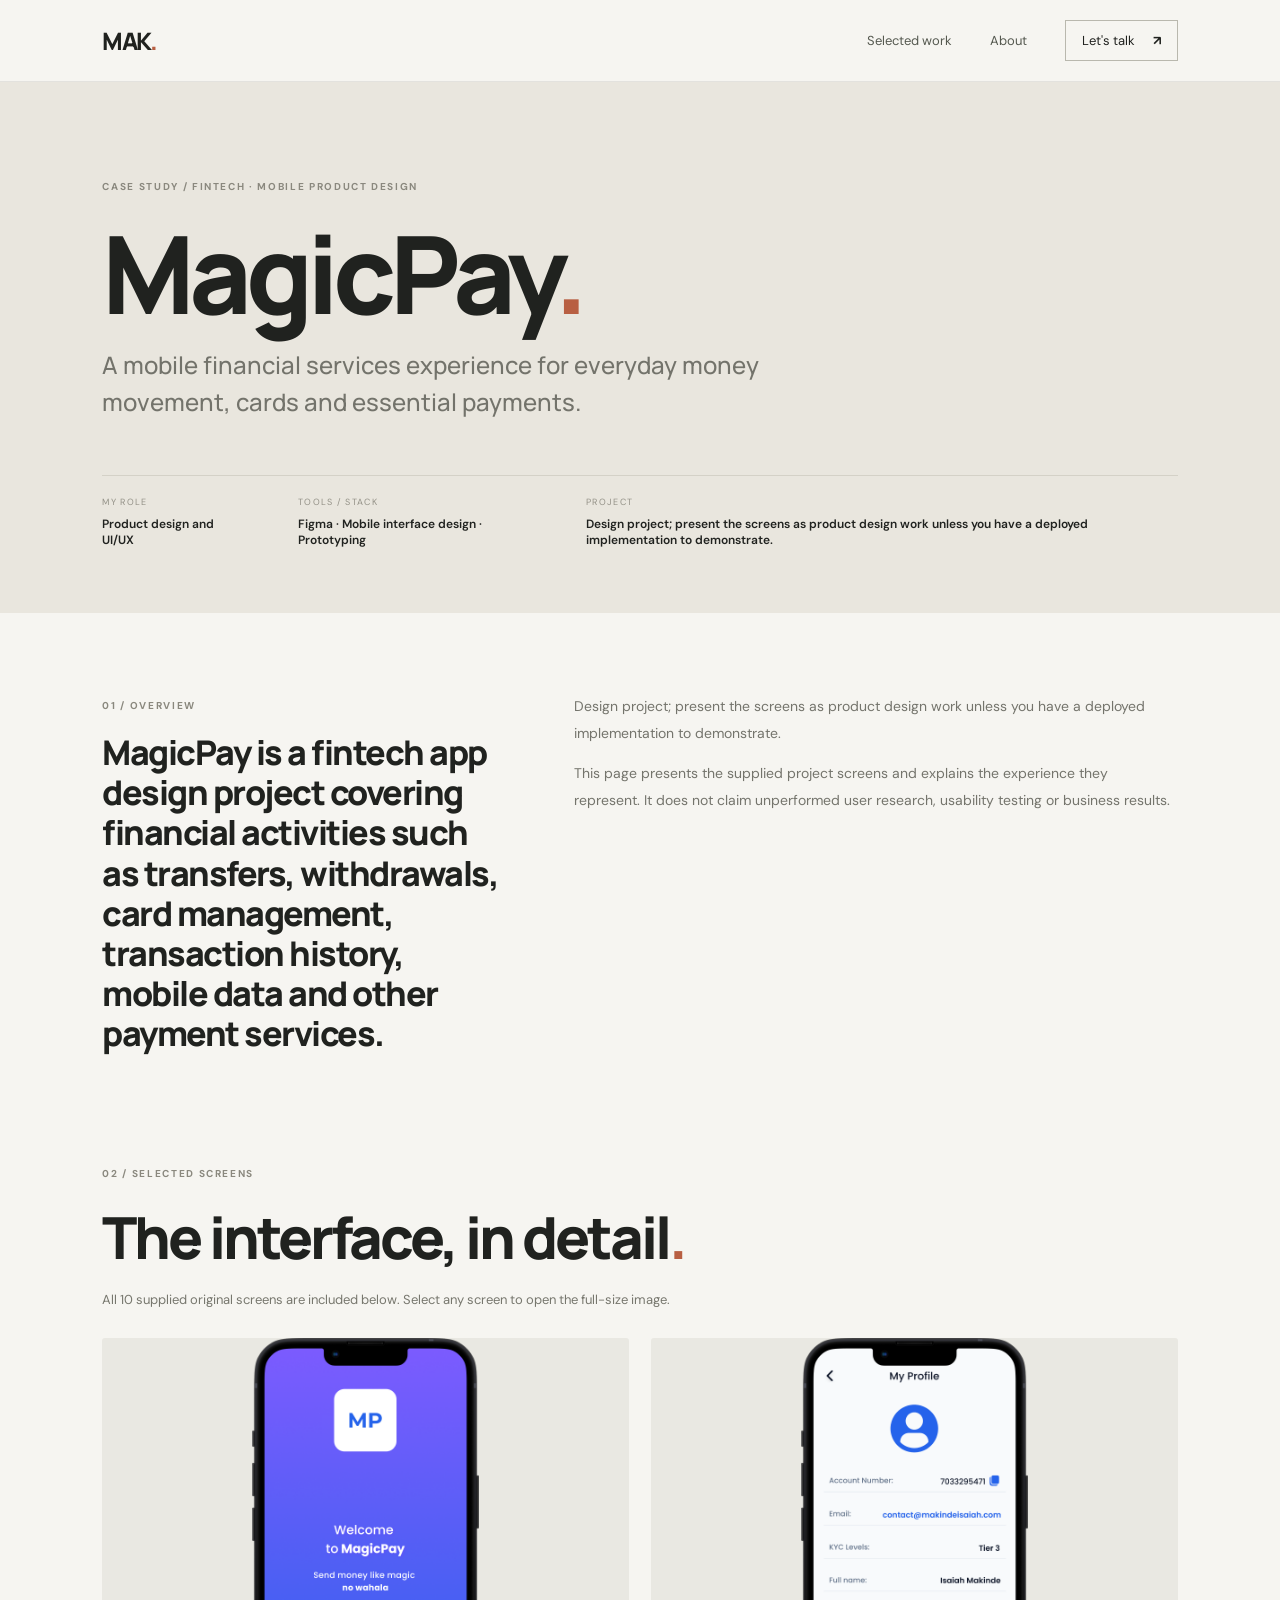
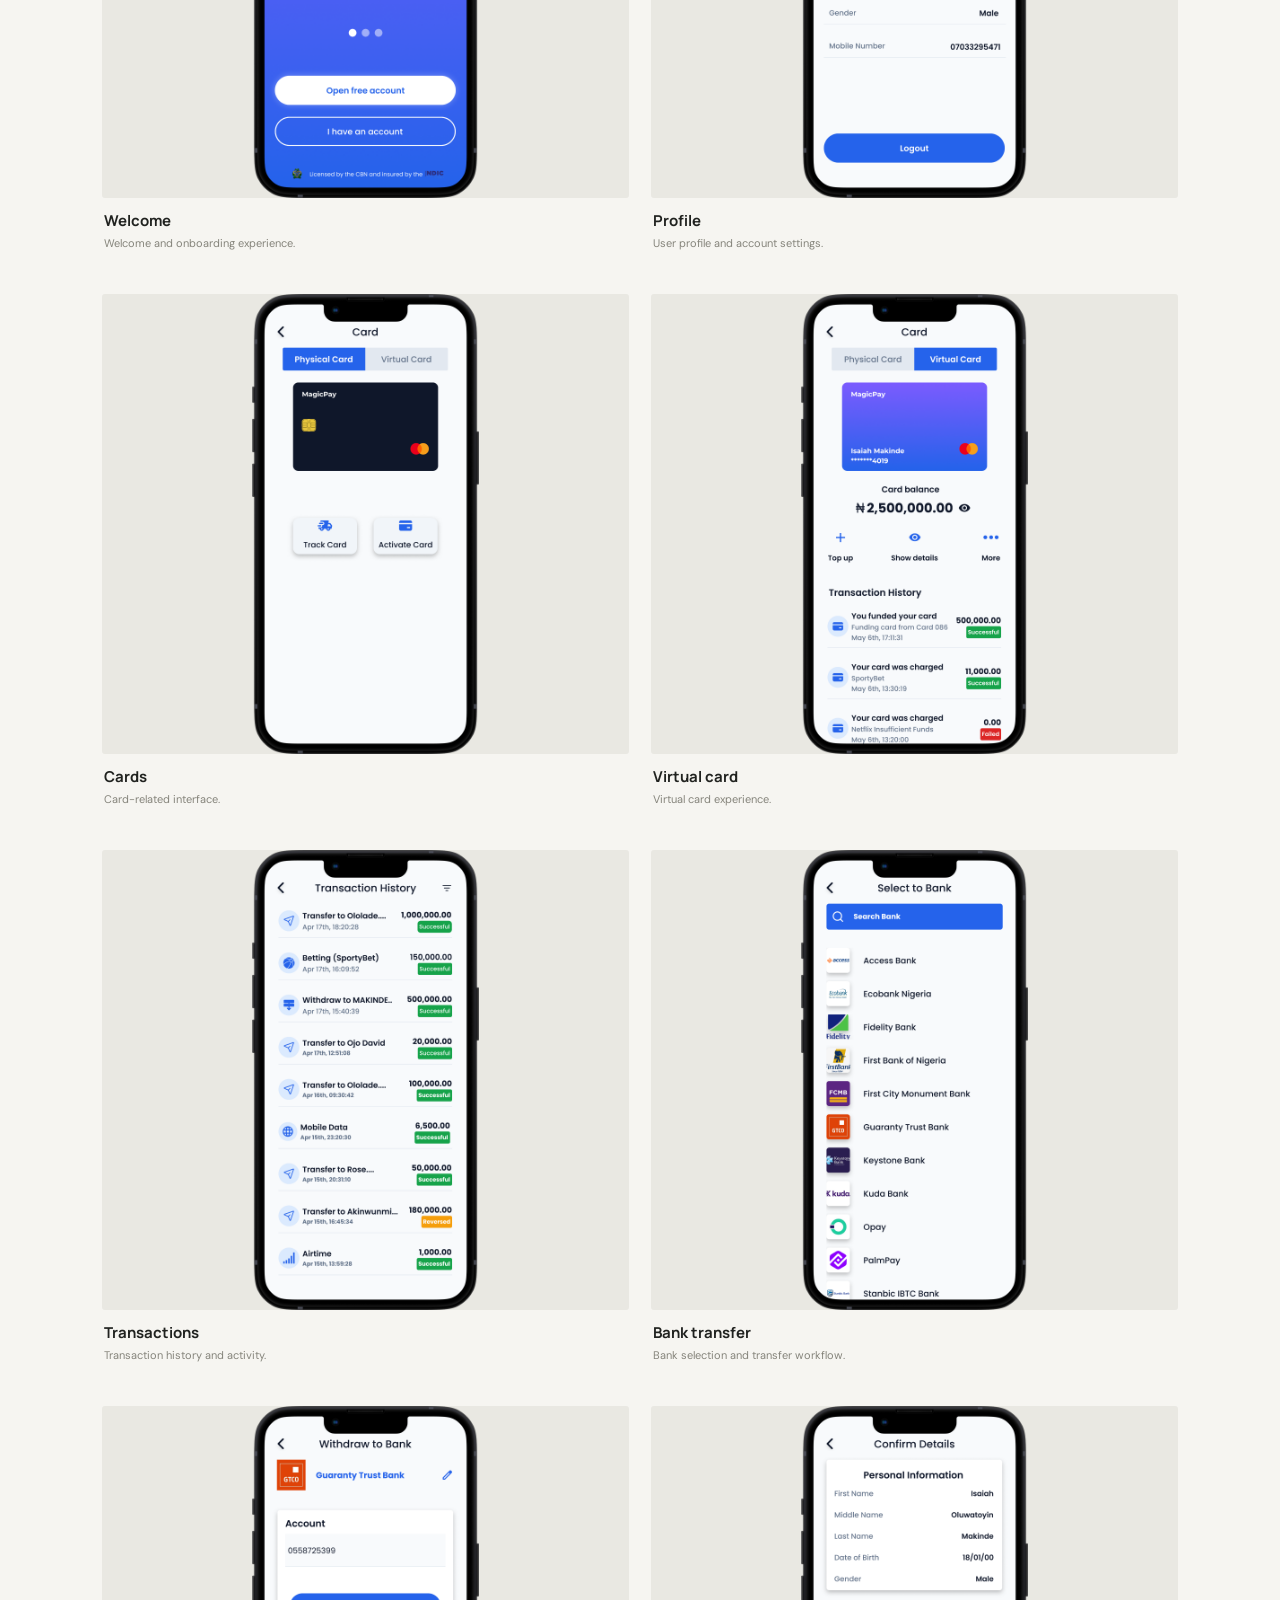
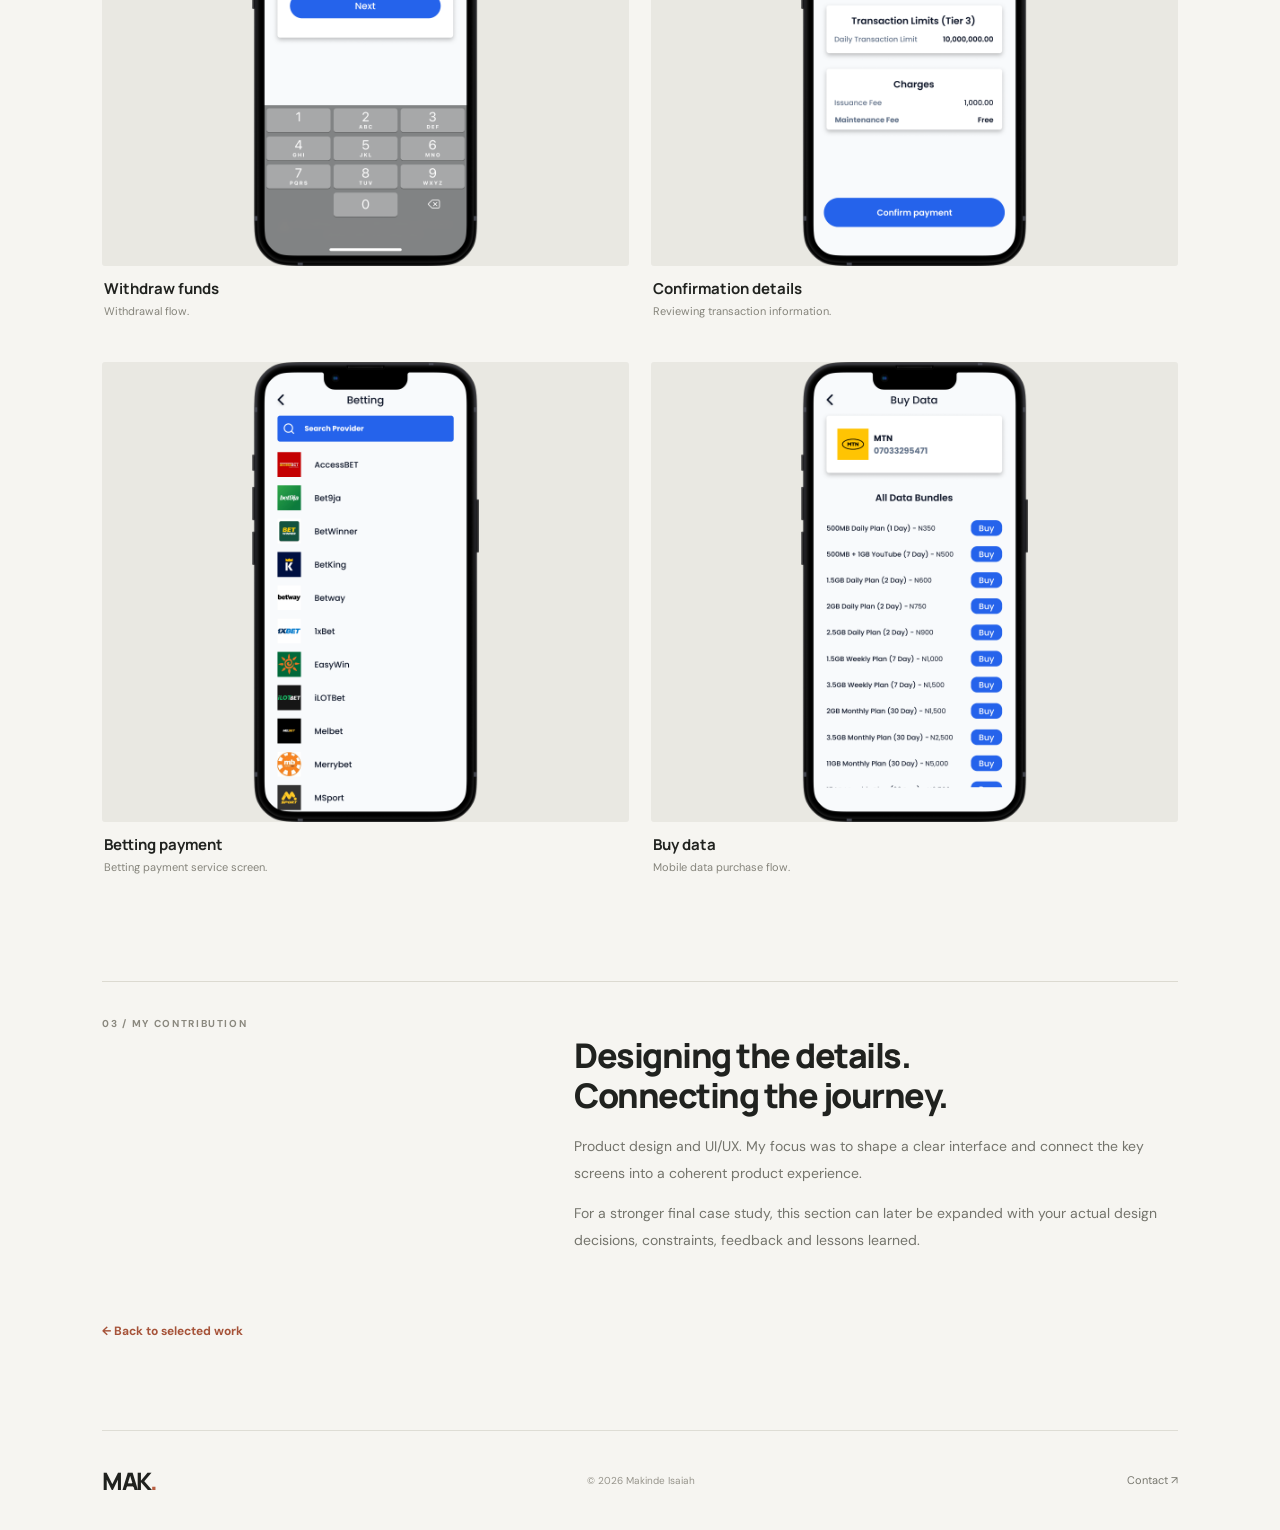
==== projects/magicpay.html @ e4a01430 "first commit" ====
<!doctype html><html lang="en"><head><meta charset="utf-8"><meta name="viewport" content="width=device-width,initial-scale=1"><title>MagicPay — Makinde Isaiah</title><link rel="preconnect" href="https://fonts.googleapis.com"><link href="https://fonts.googleapis.com/css2?family=DM+Sans:wght@400;500;600;700&family=Manrope:wght@400;600;700;800&display=swap" rel="stylesheet"><link rel="stylesheet" href="../styles.css"><link rel="stylesheet" href="case.css"></head><body><header class="header"><a class="wordmark" href="../index.html">MAK<span>.</span></a><button class="menu-toggle" id="menuToggle" aria-label="Toggle navigation" aria-expanded="false">☰</button><nav class="nav" id="nav"><a href="../index.html#work">Selected work</a><a href="../index.html#about">About</a><a href="../index.html#contact" class="nav-contact">Let's talk <b>↗</b></a></nav></header><main class="case-page"><section class="case-hero"><div class="case-wrap"><span class="eyebrow">CASE STUDY / FINTECH · MOBILE PRODUCT DESIGN</span><h1>MagicPay<span>.</span></h1><p class="case-summary">A mobile financial services experience for everyday money movement, cards and essential payments.</p><div class="case-meta"><div><small>MY ROLE</small><b>Product design and UI/UX</b></div><div><small>TOOLS / STACK</small><b>Figma · Mobile interface design · Prototyping</b></div><div><small>PROJECT</small><b>Design project; present the screens as product design work unless you have a deployed implementation to demonstrate.</b></div></div></div></section><section class="case-body case-wrap"><div class="story-intro"><div><span class="eyebrow">01 / OVERVIEW</span><h2>MagicPay is a fintech app design project covering financial activities such as transfers, withdrawals, card management, transaction history, mobile data and other payment services.</h2></div><div><p>Design project; present the screens as product design work unless you have a deployed implementation to demonstrate.</p><p>This page presents the supplied project screens and explains the experience they represent. It does not claim unperformed user research, usability testing or business results.</p></div></div><div class="gallery-heading"><span class="eyebrow">02 / SELECTED SCREENS</span><h2>The interface, in detail<span>.</span></h2><p>All 10 supplied original screens are included below. Select any screen to open the full-size image.</p></div><div class="screen-gallery"><figure class="screen-card"><a href="../assets/magicpay-welcome.png" target="_blank" rel="noreferrer"><img src="../assets/magicpay-welcome.png" alt="Welcome" loading="lazy"></a><figcaption><b>Welcome</b><span>Welcome and onboarding experience.</span></figcaption></figure><figure class="screen-card"><a href="../assets/magicpay-profile.png" target="_blank" rel="noreferrer"><img src="../assets/magicpay-profile.png" alt="Profile" loading="lazy"></a><figcaption><b>Profile</b><span>User profile and account settings.</span></figcaption></figure><figure class="screen-card"><a href="../assets/magicpay-card.png" target="_blank" rel="noreferrer"><img src="../assets/magicpay-card.png" alt="Cards" loading="lazy"></a><figcaption><b>Cards</b><span>Card-related interface.</span></figcaption></figure><figure class="screen-card"><a href="../assets/magicpay-virtual-card.png" target="_blank" rel="noreferrer"><img src="../assets/magicpay-virtual-card.png" alt="Virtual card" loading="lazy"></a><figcaption><b>Virtual card</b><span>Virtual card experience.</span></figcaption></figure><figure class="screen-card"><a href="../assets/magicpay-transactions.png" target="_blank" rel="noreferrer"><img src="../assets/magicpay-transactions.png" alt="Transactions" loading="lazy"></a><figcaption><b>Transactions</b><span>Transaction history and activity.</span></figcaption></figure><figure class="screen-card"><a href="../assets/magicpay-bank-transfer.png" target="_blank" rel="noreferrer"><img src="../assets/magicpay-bank-transfer.png" alt="Bank transfer" loading="lazy"></a><figcaption><b>Bank transfer</b><span>Bank selection and transfer workflow.</span></figcaption></figure><figure class="screen-card"><a href="../assets/magicpay-withdraw.png" target="_blank" rel="noreferrer"><img src="../assets/magicpay-withdraw.png" alt="Withdraw funds" loading="lazy"></a><figcaption><b>Withdraw funds</b><span>Withdrawal flow.</span></figcaption></figure><figure class="screen-card"><a href="../assets/magicpay-confirm-details.png" target="_blank" rel="noreferrer"><img src="../assets/magicpay-confirm-details.png" alt="Confirmation details" loading="lazy"></a><figcaption><b>Confirmation details</b><span>Reviewing transaction information.</span></figcaption></figure><figure class="screen-card"><a href="../assets/magicpay-betting.png" target="_blank" rel="noreferrer"><img src="../assets/magicpay-betting.png" alt="Betting payment" loading="lazy"></a><figcaption><b>Betting payment</b><span>Betting payment service screen.</span></figcaption></figure><figure class="screen-card"><a href="../assets/magicpay-buy-data.png" target="_blank" rel="noreferrer"><img src="../assets/magicpay-buy-data.png" alt="Buy data" loading="lazy"></a><figcaption><b>Buy data</b><span>Mobile data purchase flow.</span></figcaption></figure></div><div class="story-block"><span class="eyebrow">03 / MY CONTRIBUTION</span><div><h2>Designing the details.<br>Connecting the journey.</h2><p>Product design and UI/UX. My focus was to shape a clear interface and connect the key screens into a coherent product experience.</p><p>For a stronger final case study, this section can later be expanded with your actual design decisions, constraints, feedback and lessons learned.</p></div></div><a class="back-link" href="../index.html#work">← Back to selected work</a></section></main><footer class="footer case-wrap"><a class="wordmark" href="../index.html">MAK<span>.</span></a><small>© <span id="year"></span> Makinde Isaiah</small><a href="../index.html#contact">Contact ↗</a></footer><script src="../script.js"></script></body></html>
---- styles.css ----
*{box-sizing:border-box}html{scroll-behavior:smooth;scroll-padding-top:90px}body{margin:0;background:#f6f5f1;color:#20221f;font-family:"DM Sans",sans-serif;-webkit-font-smoothing:antialiased}.wrap{width:min(1180px,84%);margin:0 auto}.header{height:82px;position:fixed;z-index:100;top:0;left:0;right:0;padding:0 8%;display:flex;align-items:center;justify-content:space-between;background:rgba(246,245,241,.94);backdrop-filter:blur(14px);border-bottom:1px solid rgba(32,34,31,.09)}.wordmark{font:800 24px Manrope,sans-serif;letter-spacing:-1.8px;color:#20221f;text-decoration:none}.wordmark span,.accent{color:#b85f42}.nav{display:flex;align-items:center;gap:38px}.nav a{font-size:13px;text-decoration:none;color:#555950}.nav a:hover,.view-link:hover,.under-link:hover{color:#b85f42}.nav .nav-contact{padding:11px 16px;border:1px solid #b9b8ae;color:#20221f}.nav-contact b{margin-left:15px}.menu-toggle{display:none;border:0;background:none;font-size:22px;color:#20221f}.hero{padding-top:170px;padding-bottom:64px;min-height:690px;display:flex;flex-direction:column;justify-content:center}.hero-topline,.hero-foot{display:flex;justify-content:space-between;align-items:center}.eyebrow{font-size:10px;letter-spacing:1.65px;font-weight:700;color:#8a887e}.hero-topline .eyebrow i{display:inline-block;width:7px;height:7px;background:#b85f42;border-radius:50%;margin-right:9px}.location{font-size:10px;letter-spacing:1.3px;color:#98968d}.hero h1{font:800 clamp(52px,7.4vw,100px)/1.02 Manrope,sans-serif;letter-spacing:-6px;margin:38px 0 30px}.hero h1 em{font-style:normal;color:#aaa99f}.hero-bottom{display:flex;justify-content:space-between;align-items:flex-end;gap:40px}.hero-copy{max-width:630px;font-size:18px;line-height:1.8;color:#72736c;margin:0}.hero-copy strong{color:#262821}.circle-link{width:78px;height:78px;border:1px solid #c9c7bd;border-radius:50%;display:flex;flex-direction:column;justify-content:center;align-items:center;text-decoration:none;color:#77766e;font-size:8px;letter-spacing:1px;flex-shrink:0}.circle-link span{font-size:23px;color:#b85f42;margin-top:3px}.hero-foot{border-top:1px solid #deddd5;margin-top:90px;padding-top:17px;font-size:9px;letter-spacing:1.4px;color:#99978d}.work{padding-top:105px;padding-bottom:120px}.section-intro{display:flex;justify-content:space-between;align-items:flex-end;gap:45px;margin-bottom:52px}.section-intro h2{font:800 clamp(42px,5.5vw,70px)/1.05 Manrope;letter-spacing:-4px;margin:16px 0 0}.section-intro>p{max-width:340px;color:#77776e;font-size:14px;line-height:1.8;margin:0 0 5px}.work-feature{margin-bottom:58px}.feature-image,.card-image{position:relative;display:block;overflow:hidden;text-decoration:none;background:#e8e5dc;border-radius:3px}.feature-image{height:530px}.feature-image img,.card-image img{width:100%;height:100%;display:block;object-fit:cover;transition:transform .65s cubic-bezier(.2,.7,.2,1)}.feature-image:hover img,.card-image:hover img{transform:scale(1.025)}.ticketa-cover{background:#182a2a}.ticketa-cover img{object-position:top center}.image-index{position:absolute;left:22px;top:22px;background:rgba(25,28,25,.82);color:#fff;padding:10px 12px;font-size:9px;letter-spacing:1.3px}.image-arrow{position:absolute;right:22px;bottom:22px;width:46px;height:46px;border-radius:50%;background:#f6f5f1;color:#20221f;display:grid;place-items:center;font-size:22px}.work-caption{display:grid;grid-template-columns:1fr 1.15fr auto;align-items:end;gap:28px;padding:23px 2px 0}.work-caption h3,.card-caption h3{font:800 34px Manrope;letter-spacing:-1.7px;margin:8px 0 0}.work-caption>p,.card-caption>p{font-size:13px;line-height:1.8;color:#77776e;margin:0}.view-link,.under-link{font-size:12px;color:#a65339;text-decoration:none;font-weight:700;white-space:nowrap}.view-link span{margin-left:8px}.work-pair{display:grid;grid-template-columns:1fr 1fr;gap:34px}.card-image{height:430px}.pacejet-cover{background:#e5e8dc}.pacejet-cover img{object-fit:contain;object-position:center;background:#e5e8dc}.magic-cover{background:#e6e9e8}.magic-cover img{object-fit:contain;padding:22px;background:#e6e9e8}.card-caption{padding:20px 2px 0}.card-caption h3{font-size:30px}.card-caption>p{margin:12px 0 17px;max-width:480px}.statement{background:#e9e7df;padding:90px 0}.statement-inner>p{font:700 clamp(35px,5vw,62px)/1.18 Manrope;letter-spacing:-2.8px;margin:25px 0 0}.statement-inner>p em{font-style:normal;color:#a8a69a}.statement-inner>p strong{color:#b85f42}.about{padding-top:115px;padding-bottom:120px}.about-grid{display:grid;grid-template-columns:.8fr 1.2fr;gap:80px}.about-mark{font:800 clamp(160px,23vw,300px)/.8 Manrope;letter-spacing:-24px;color:#e1dfd5}.about-mark span{color:#b85f42}.about-copy{max-width:610px}.about-copy p{font-size:14px;line-height:1.9;color:#73746d}.about-copy .lead{font:600 22px/1.55 Manrope;color:#292b25;margin-top:0}.under-link{display:inline-block;margin-top:18px;border-bottom:1px solid #c9b4a8;padding-bottom:8px}.capabilities{background:#20221f;color:#f6f5f1;padding:105px 0 115px}.capabilities .eyebrow{color:#a5a398}.capabilities .section-intro>p{color:#b5b4aa}.capabilities .section-intro h2{color:#f6f5f1}.capabilities .accent{color:#d28b70}.cap-grid{display:grid;grid-template-columns:repeat(4,1fr);border-top:1px solid #4a4b44;border-bottom:1px solid #4a4b44}.cap-grid article{padding:27px 22px 25px 0;border-right:1px solid #4a4b44;margin-right:22px;min-height:225px}.cap-grid article:last-child{border:0;margin:0}.cap-no{font-size:10px;color:#d28b70}.cap-grid h3{font:700 18px/1.3 Manrope;margin:36px 0 12px}.cap-grid p{font-size:12px;line-height:1.8;color:#b9b9af;min-height:65px}.cap-tools{font-size:9px;letter-spacing:1.2px;color:#d28b70;margin-top:18px}.approach{padding-top:105px;padding-bottom:110px}.approach-grid{display:grid;grid-template-columns:repeat(4,1fr);gap:28px;margin-top:45px}.approach-grid>div{border-top:1px solid #d7d5cc;padding-top:17px}.approach-grid b{font-size:10px;color:#b85f42}.approach-grid h3{font:700 19px Manrope;margin:28px 0 10px}.approach-grid p{font-size:12px;line-height:1.8;color:#77776e}.contact{background:#b85f42;color:#fff;padding:90px 0 95px}.contact .eyebrow{color:#f0d6cc}.contact h2{font:800 clamp(48px,7vw,88px)/1.03 Manrope;letter-spacing:-5px;margin:25px 0 40px}.contact h2 em{font-style:normal;color:#f0cfc1}.contact-bottom{display:flex;justify-content:space-between;align-items:flex-end;gap:40px}.contact-bottom p{font-size:14px;line-height:1.8;color:#f3dfd7;max-width:460px;margin:0}.contact-button{background:#f6f5f1;color:#292b25;padding:16px 20px;text-decoration:none;font-size:12px;font-weight:700;white-space:nowrap}.contact-button span{margin-left:24px;font-size:18px}.footer{min-height:100px;display:flex;align-items:center;justify-content:space-between;gap:20px}.footer small{font-size:10px;color:#96948b}.social{display:flex;gap:22px}.social a{font-size:11px;color:#66665e;text-decoration:none}
@media(max-width:850px){.wrap{width:88%}.header{padding:0 6%}.hero{min-height:610px}.hero h1{letter-spacing:-4px}.section-intro{align-items:flex-start;flex-direction:column;gap:18px}.section-intro>p{max-width:540px}.feature-image{height:420px}.work-caption{grid-template-columns:1fr 1fr}.work-caption .view-link{grid-column:1/-1}.card-image{height:340px}.about-grid{gap:40px}.cap-grid{grid-template-columns:1fr 1fr}.cap-grid article{border-bottom:1px solid #4a4b44;min-height:210px}.approach-grid{grid-template-columns:1fr 1fr}}
@media(max-width:600px){.wrap{width:88%}.header{height:68px}.menu-toggle{display:block}.nav{display:none;position:absolute;top:68px;left:0;right:0;padding:22px 6%;background:#f6f5f1;border-bottom:1px solid #dddcd4;flex-direction:column;align-items:flex-start;gap:22px}.nav.open{display:flex}.hero{padding-top:120px;min-height:0;padding-bottom:55px}.hero-topline{align-items:flex-start;flex-direction:column;gap:12px}.hero h1{font-size:48px;letter-spacing:-3px;margin:30px 0 24px}.hero-bottom{align-items:flex-start}.hero-copy{font-size:15px}.circle-link{width:62px;height:62px}.hero-foot{margin-top:55px;align-items:flex-start;flex-direction:column;gap:10px;font-size:8px}.work,.about,.approach{padding-top:75px;padding-bottom:80px}.section-intro h2{font-size:46px;letter-spacing:-2.5px}.feature-image{height:300px}.work-caption{display:block}.work-caption>p{margin:12px 0}.work-caption .view-link{display:inline-block;margin-top:8px}.work-pair{grid-template-columns:1fr;gap:40px}.card-image{height:340px}.statement{padding:65px 0}.statement-inner>p{font-size:37px;letter-spacing:-1.7px}.about-grid{grid-template-columns:1fr;gap:18px}.about-mark{font-size:150px;letter-spacing:-13px}.about-copy .lead{font-size:19px}.capabilities{padding:75px 0}.capabilities .section-intro h2{font-size:43px}.cap-grid{grid-template-columns:1fr}.cap-grid article{margin:0;padding:23px 0;border-right:0;min-height:0}.cap-grid h3{margin:22px 0 8px}.cap-grid p{min-height:0}.approach-grid{grid-template-columns:1fr 1fr;gap:22px}.contact{padding:70px 0}.contact h2{font-size:49px;letter-spacing:-3px}.contact-bottom{align-items:flex-start;flex-direction:column}.footer{padding:24px 0;flex-wrap:wrap}.footer small{order:3;flex-basis:100%}}
---- projects/case.css ----
.case-page{padding-top:82px}.case-wrap{width:min(1100px,84%);margin:0 auto}.case-hero{background:#e9e6de;padding:92px 0 65px}.case-hero h1{font:800 clamp(58px,9vw,108px)/.98 Manrope;letter-spacing:-6px;margin:25px 0 20px}.case-hero h1 span,.gallery-heading h2 span{color:#b85f42}.case-summary{font:500 clamp(18px,2.2vw,24px)/1.55 Manrope;color:#73736b;max-width:760px;margin:0}.case-meta{display:flex;gap:70px;margin-top:55px;padding-top:20px;border-top:1px solid #d4d1c7}.case-meta div{display:flex;flex-direction:column;gap:8px}.case-meta small{font-size:9px;letter-spacing:1.3px;color:#939187}.case-meta b{font-size:12px;font-weight:600}.case-body{padding-top:80px;padding-bottom:90px}.story-intro,.story-block{display:grid;grid-template-columns:.8fr 1.2fr;gap:70px}.story-intro h2,.story-block h2{font:800 34px/1.18 Manrope;letter-spacing:-1.5px;margin:18px 0}.story-intro p,.story-block p{font-size:14px;line-height:1.9;color:#74746c;margin-top:0}.gallery-heading{margin:90px 0 30px}.gallery-heading h2{font:800 clamp(38px,5vw,58px) Manrope;letter-spacing:-3px;margin:15px 0}.gallery-heading p{font-size:13px;color:#77776e}.screen-gallery{display:grid;grid-template-columns:repeat(2,minmax(0,1fr));gap:32px 22px}.screen-card{margin:0;min-width:0}.screen-card>a{display:block;background:#e9e8e2;border-radius:3px;overflow:hidden;height:460px}.screen-card img{display:block;width:100%;height:100%;object-fit:contain;transition:transform .4s}.screen-card a:hover img{transform:scale(1.025)}.screen-card figcaption{display:flex;flex-direction:column;gap:5px;padding:12px 2px}.screen-card figcaption b{font:700 15px Manrope}.screen-card figcaption span{font-size:11px;color:#85847b}.story-block{border-top:1px solid #dcdad1;margin-top:95px;padding-top:35px}.back-link{display:inline-block;margin-top:55px;text-decoration:none;color:#a65339;font-size:12px;font-weight:700}.footer{border-top:1px solid #deddd5}.footer>a:last-child{font-size:11px;color:#77776e;text-decoration:none}
@media(max-width:700px){.case-page{padding-top:68px}.case-wrap{width:88%}.case-hero{padding:65px 0 45px}.case-hero h1{font-size:57px;letter-spacing:-3px}.case-meta{gap:20px;flex-wrap:wrap;margin-top:35px}.case-body{padding-top:55px}.story-intro,.story-block{grid-template-columns:1fr;gap:12px}.story-intro h2,.story-block h2{font-size:29px}.gallery-heading{margin-top:65px}.gallery-heading h2{font-size:39px;letter-spacing:-2px}.screen-gallery{grid-template-columns:1fr;gap:26px}.screen-card>a{height:auto;aspect-ratio:4/5}.story-block{margin-top:65px}.footer{padding-top:25px;padding-bottom:25px}}
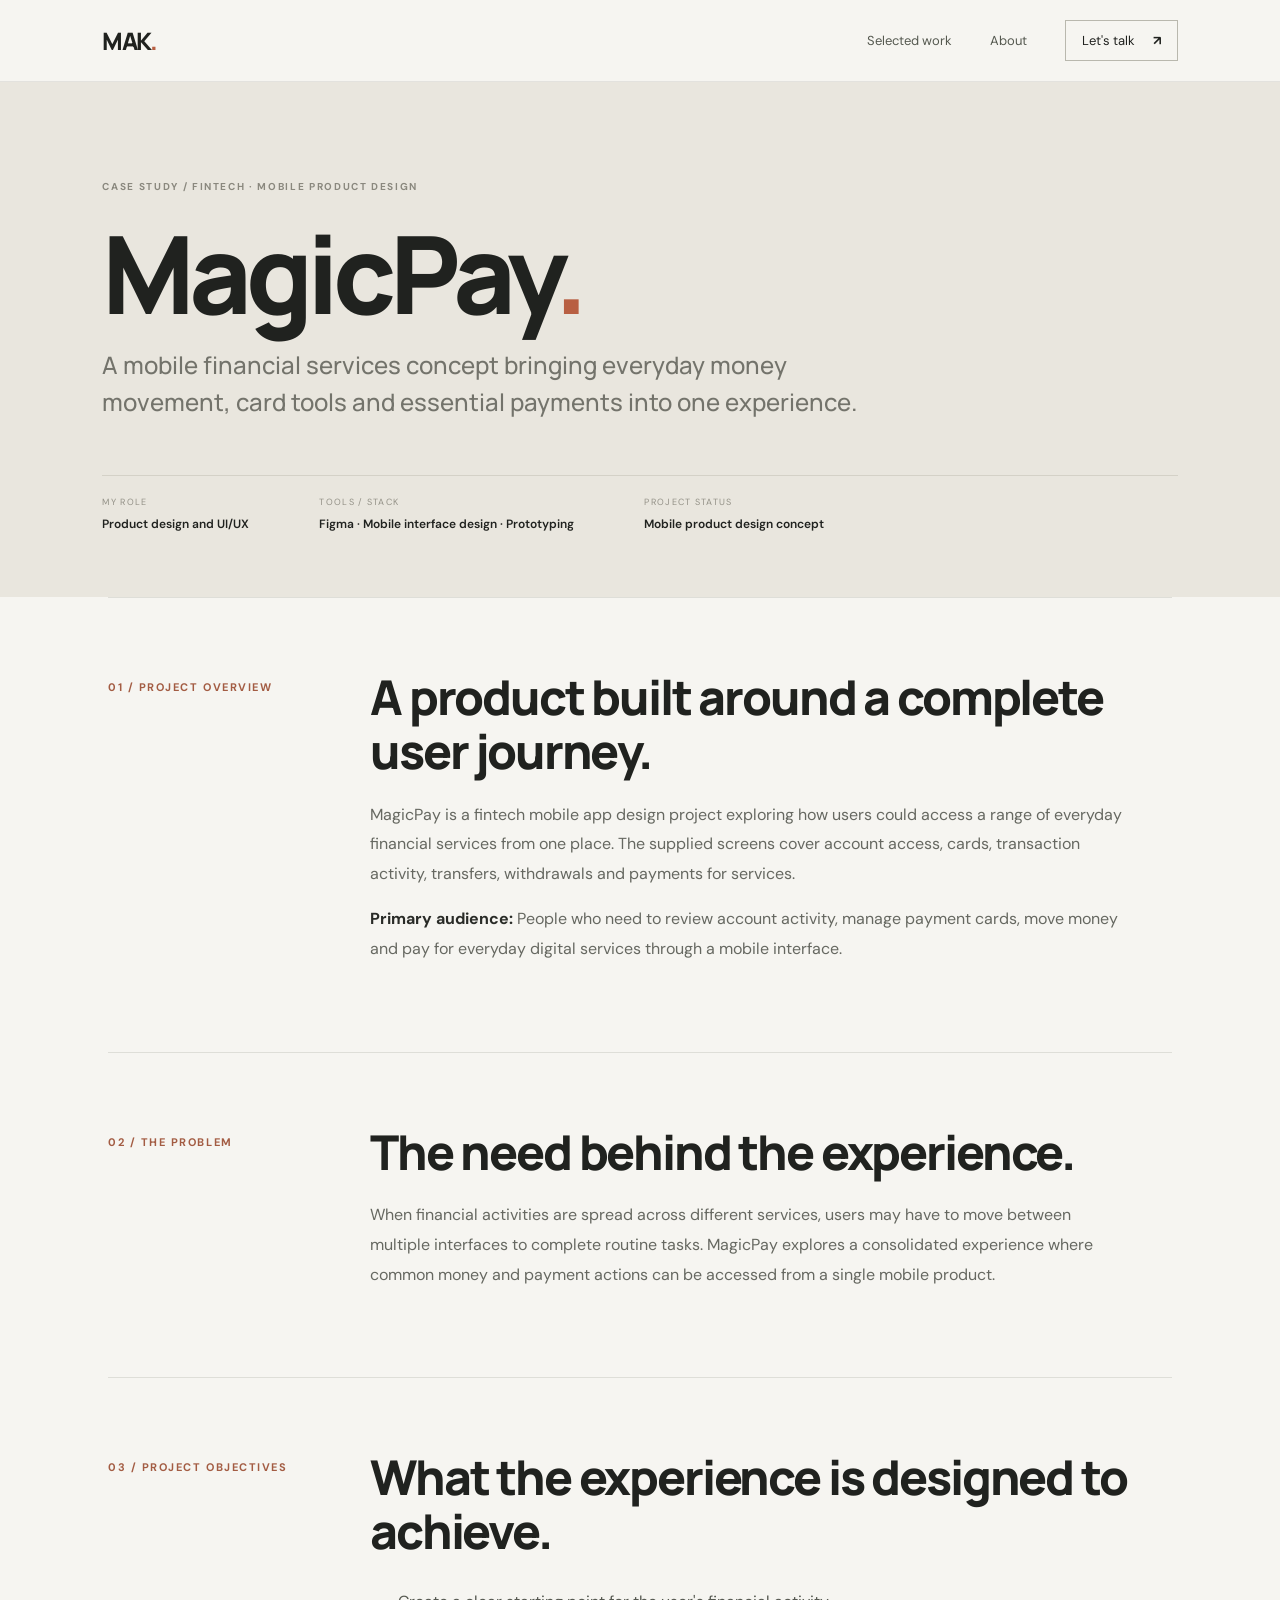
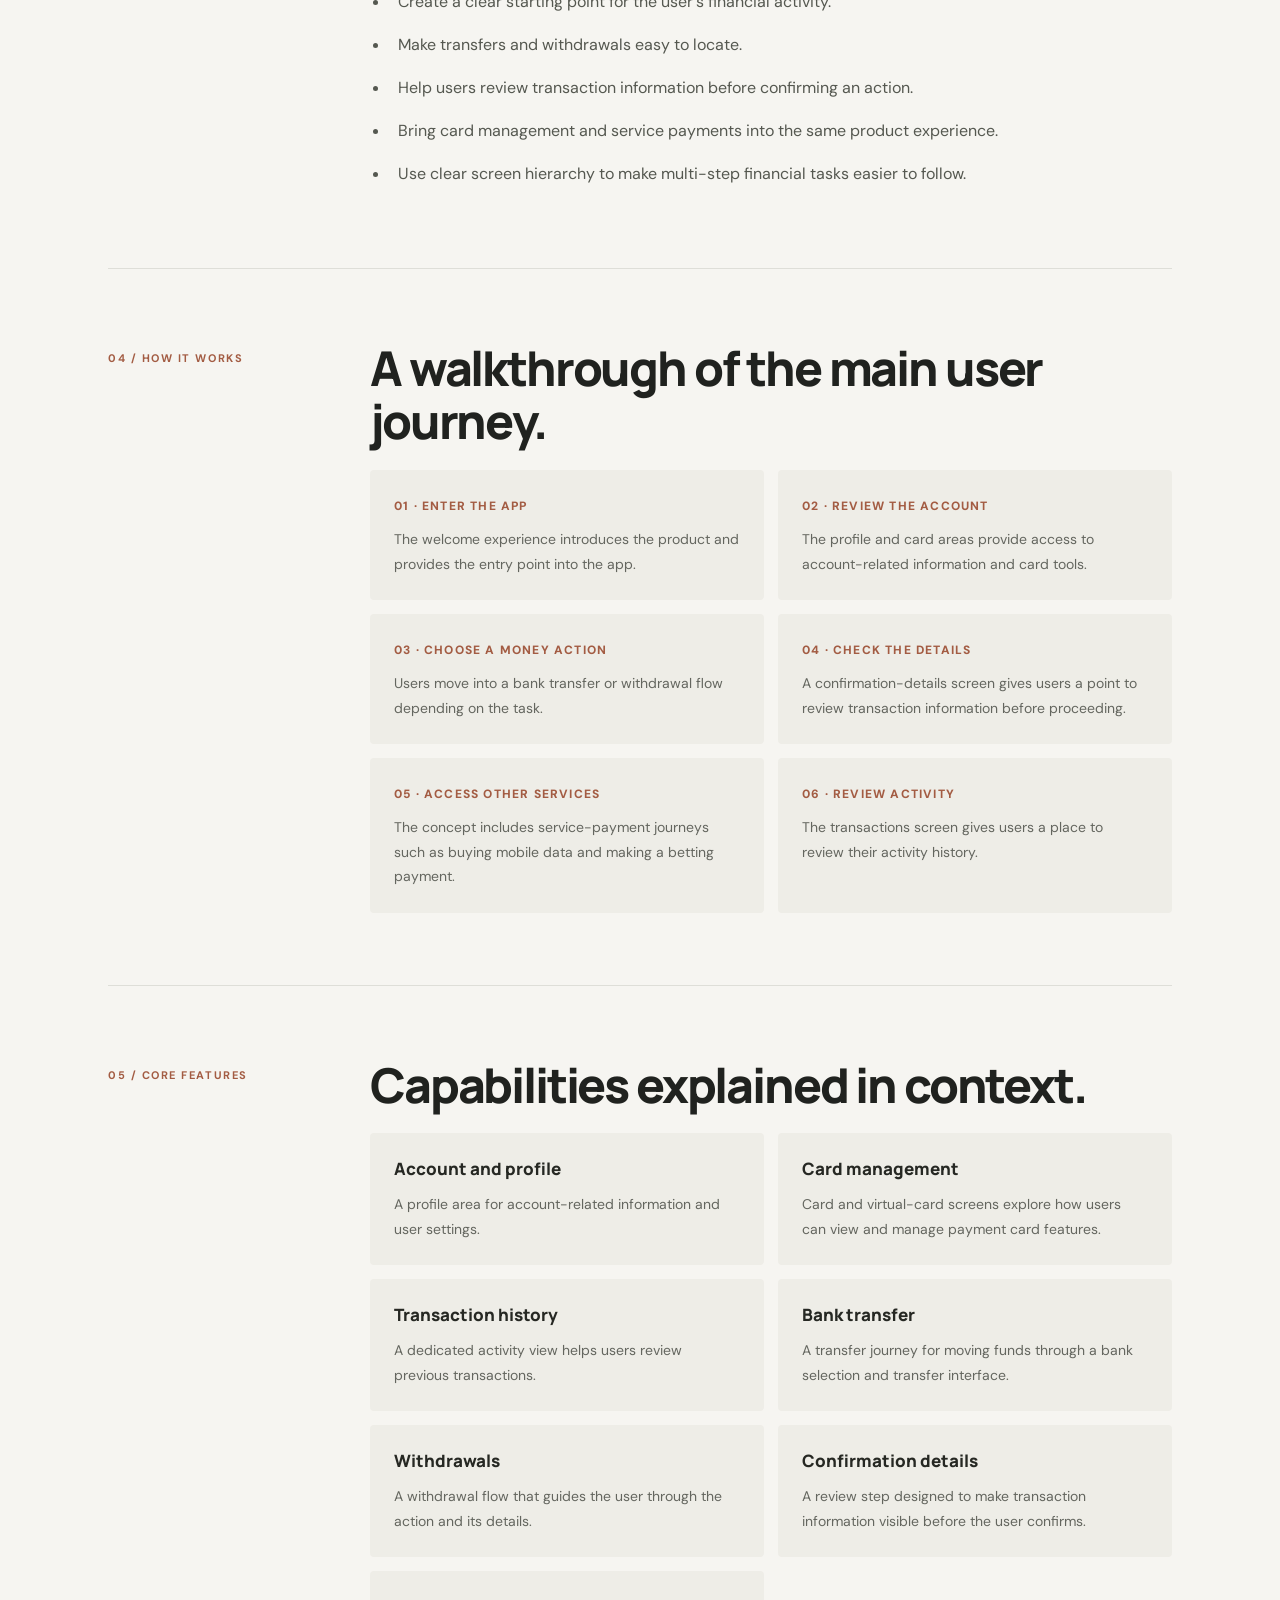
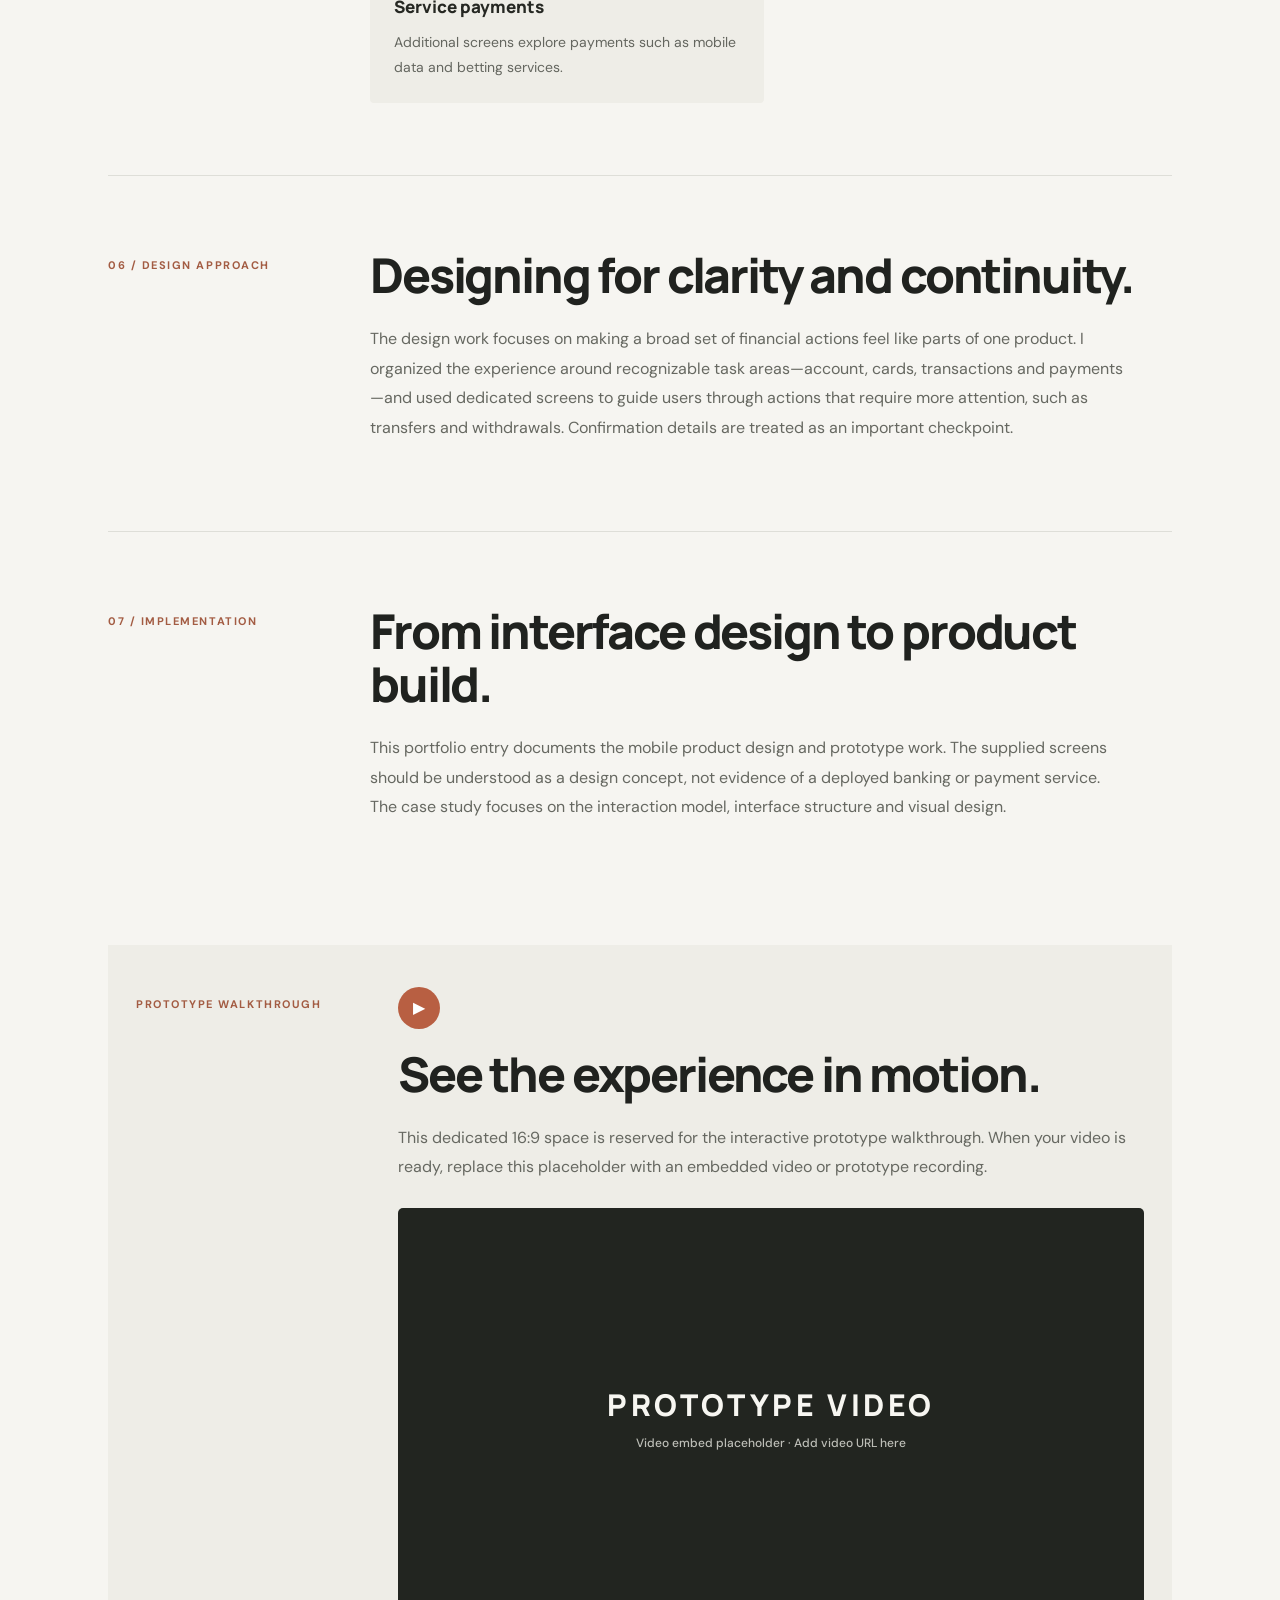
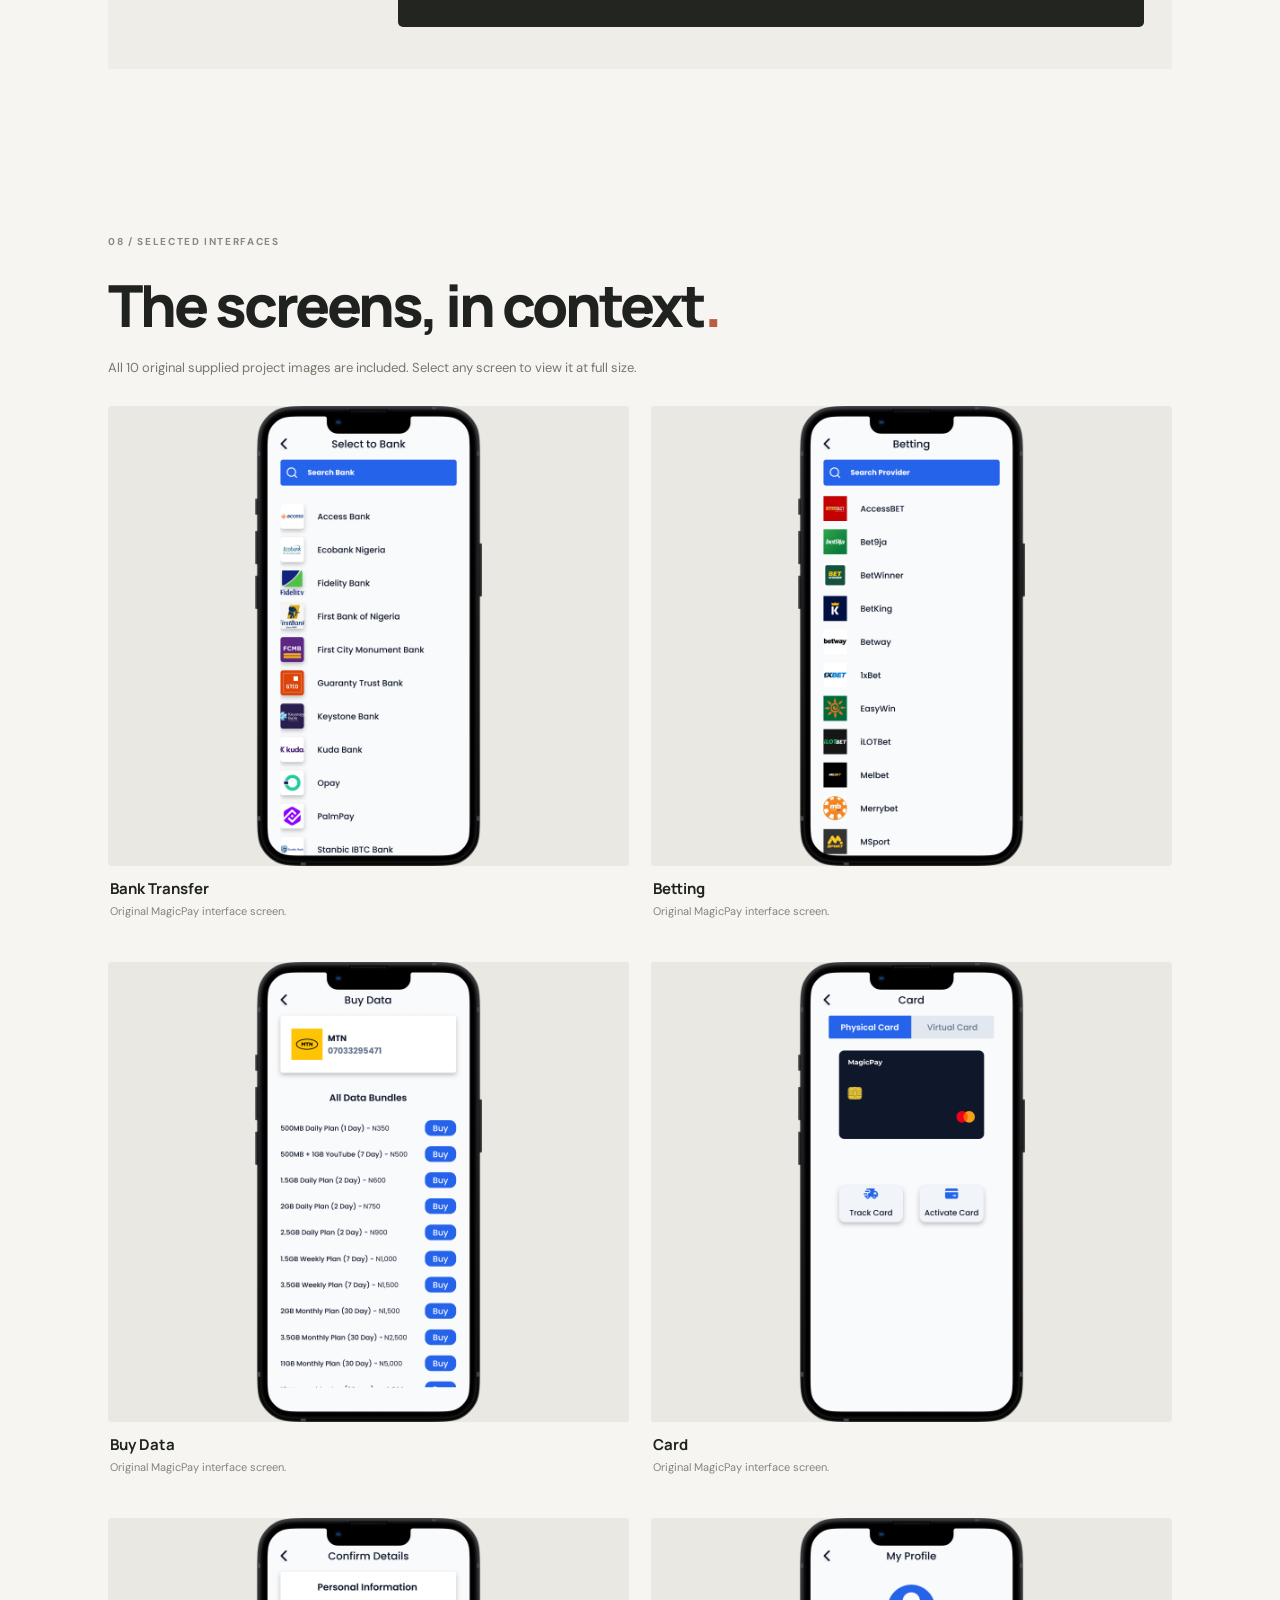
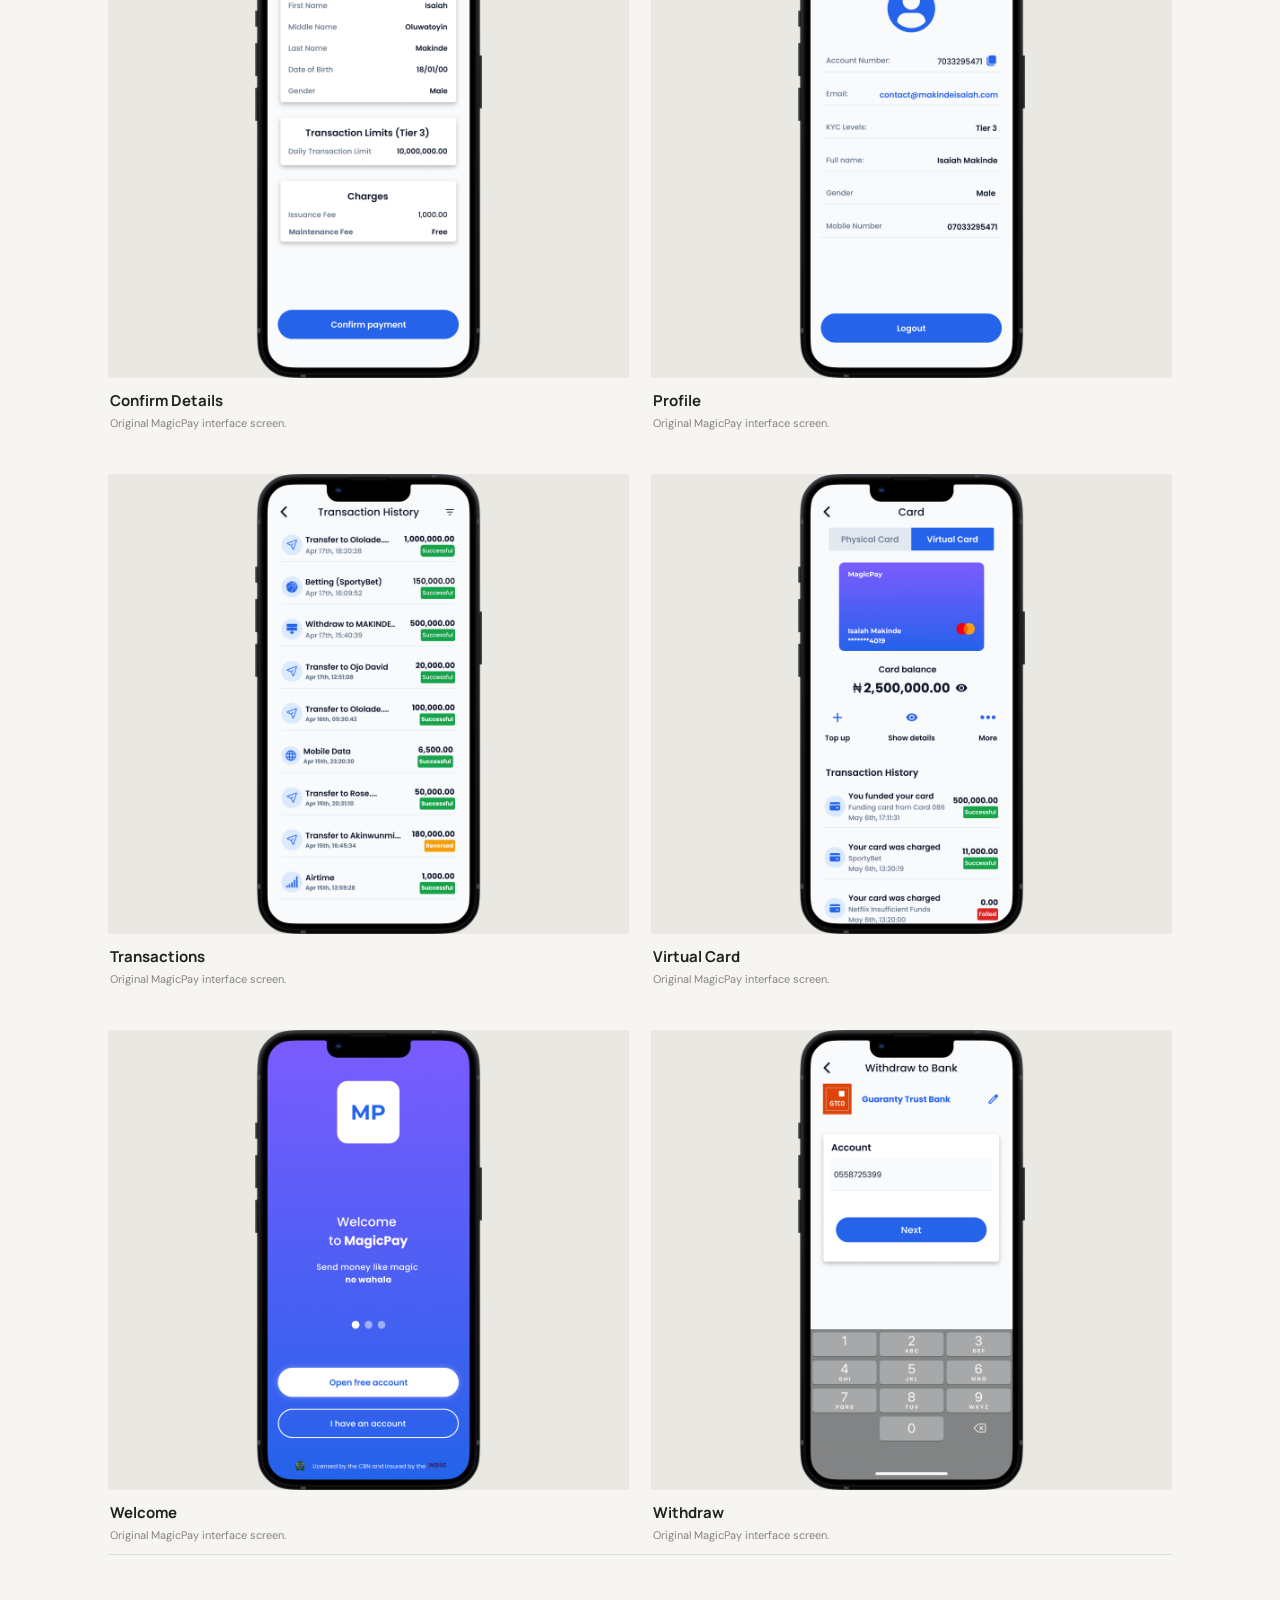
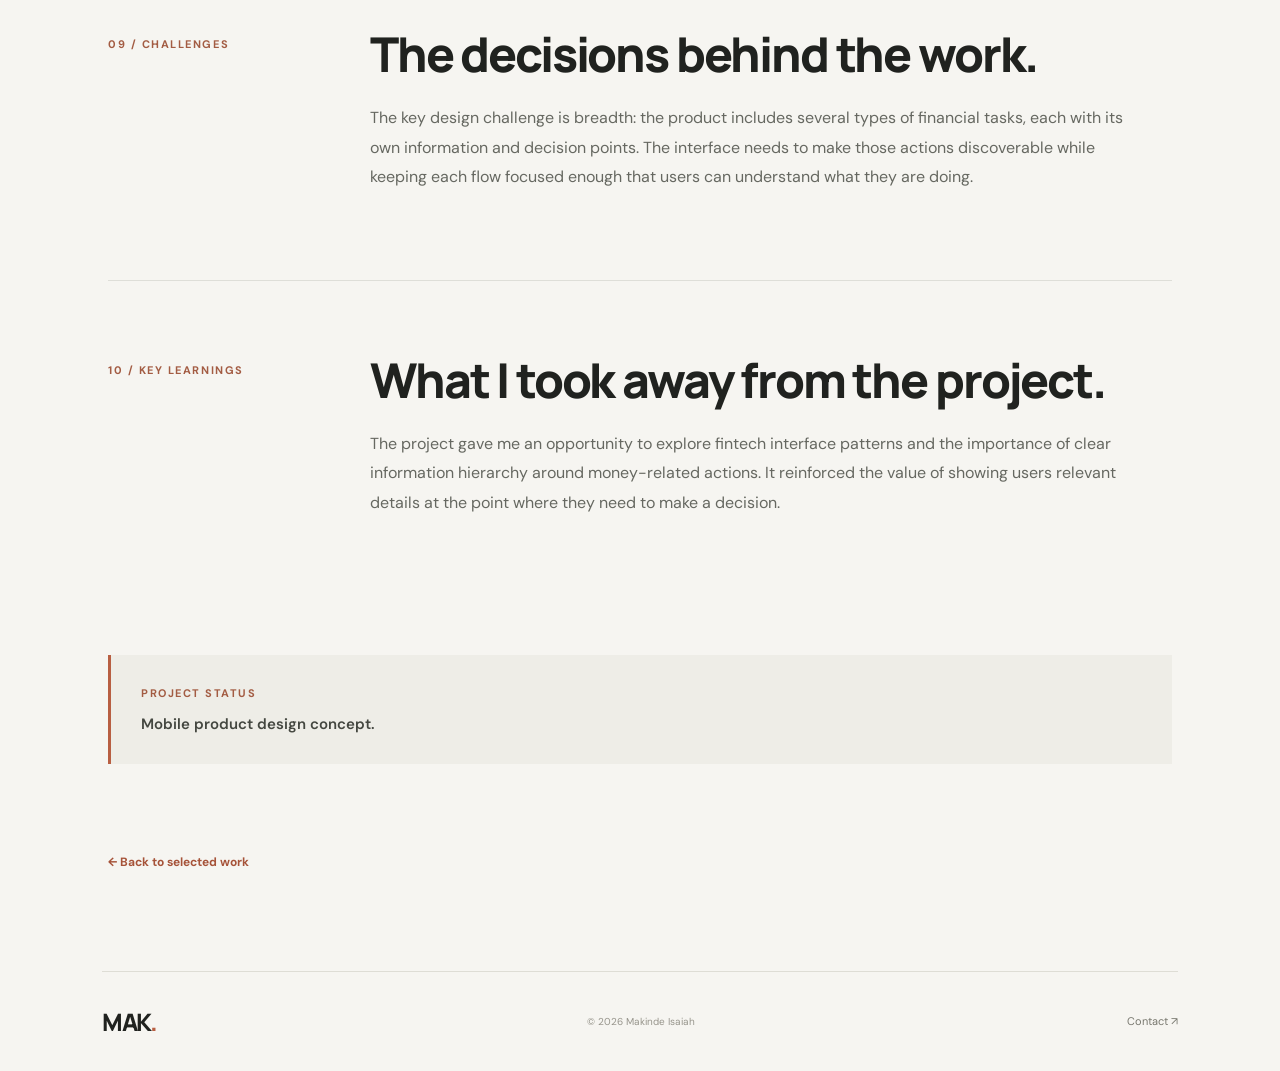
==== commit b9dba2ab: "second commit" ====
--- a/projects/magicpay.html
+++ b/projects/magicpay.html
@@ -1 +1,20 @@
-<!doctype html><html lang="en"><head><meta charset="utf-8"><meta name="viewport" content="width=device-width,initial-scale=1"><title>MagicPay — Makinde Isaiah</title><link rel="preconnect" href="https://fonts.googleapis.com"><link href="https://fonts.googleapis.com/css2?family=DM+Sans:wght@400;500;600;700&family=Manrope:wght@400;600;700;800&display=swap" rel="stylesheet"><link rel="stylesheet" href="../styles.css"><link rel="stylesheet" href="case.css"></head><body><header class="header"><a class="wordmark" href="../index.html">MAK<span>.</span></a><button class="menu-toggle" id="menuToggle" aria-label="Toggle navigation" aria-expanded="false">☰</button><nav class="nav" id="nav"><a href="../index.html#work">Selected work</a><a href="../index.html#about">About</a><a href="../index.html#contact" class="nav-contact">Let's talk <b>↗</b></a></nav></header><main class="case-page"><section class="case-hero"><div class="case-wrap"><span class="eyebrow">CASE STUDY / FINTECH · MOBILE PRODUCT DESIGN</span><h1>MagicPay<span>.</span></h1><p class="case-summary">A mobile financial services experience for everyday money movement, cards and essential payments.</p><div class="case-meta"><div><small>MY ROLE</small><b>Product design and UI/UX</b></div><div><small>TOOLS / STACK</small><b>Figma · Mobile interface design · Prototyping</b></div><div><small>PROJECT</small><b>Design project; present the screens as product design work unless you have a deployed implementation to demonstrate.</b></div></div></div></section><section class="case-body case-wrap"><div class="story-intro"><div><span class="eyebrow">01 / OVERVIEW</span><h2>MagicPay is a fintech app design project covering financial activities such as transfers, withdrawals, card management, transaction history, mobile data and other payment services.</h2></div><div><p>Design project; present the screens as product design work unless you have a deployed implementation to demonstrate.</p><p>This page presents the supplied project screens and explains the experience they represent. It does not claim unperformed user research, usability testing or business results.</p></div></div><div class="gallery-heading"><span class="eyebrow">02 / SELECTED SCREENS</span><h2>The interface, in detail<span>.</span></h2><p>All 10 supplied original screens are included below. Select any screen to open the full-size image.</p></div><div class="screen-gallery"><figure class="screen-card"><a href="../assets/magicpay-welcome.png" target="_blank" rel="noreferrer"><img src="../assets/magicpay-welcome.png" alt="Welcome" loading="lazy"></a><figcaption><b>Welcome</b><span>Welcome and onboarding experience.</span></figcaption></figure><figure class="screen-card"><a href="../assets/magicpay-profile.png" target="_blank" rel="noreferrer"><img src="../assets/magicpay-profile.png" alt="Profile" loading="lazy"></a><figcaption><b>Profile</b><span>User profile and account settings.</span></figcaption></figure><figure class="screen-card"><a href="../assets/magicpay-card.png" target="_blank" rel="noreferrer"><img src="../assets/magicpay-card.png" alt="Cards" loading="lazy"></a><figcaption><b>Cards</b><span>Card-related interface.</span></figcaption></figure><figure class="screen-card"><a href="../assets/magicpay-virtual-card.png" target="_blank" rel="noreferrer"><img src="../assets/magicpay-virtual-card.png" alt="Virtual card" loading="lazy"></a><figcaption><b>Virtual card</b><span>Virtual card experience.</span></figcaption></figure><figure class="screen-card"><a href="../assets/magicpay-transactions.png" target="_blank" rel="noreferrer"><img src="../assets/magicpay-transactions.png" alt="Transactions" loading="lazy"></a><figcaption><b>Transactions</b><span>Transaction history and activity.</span></figcaption></figure><figure class="screen-card"><a href="../assets/magicpay-bank-transfer.png" target="_blank" rel="noreferrer"><img src="../assets/magicpay-bank-transfer.png" alt="Bank transfer" loading="lazy"></a><figcaption><b>Bank transfer</b><span>Bank selection and transfer workflow.</span></figcaption></figure><figure class="screen-card"><a href="../assets/magicpay-withdraw.png" target="_blank" rel="noreferrer"><img src="../assets/magicpay-withdraw.png" alt="Withdraw funds" loading="lazy"></a><figcaption><b>Withdraw funds</b><span>Withdrawal flow.</span></figcaption></figure><figure class="screen-card"><a href="../assets/magicpay-confirm-details.png" target="_blank" rel="noreferrer"><img src="../assets/magicpay-confirm-details.png" alt="Confirmation details" loading="lazy"></a><figcaption><b>Confirmation details</b><span>Reviewing transaction information.</span></figcaption></figure><figure class="screen-card"><a href="../assets/magicpay-betting.png" target="_blank" rel="noreferrer"><img src="../assets/magicpay-betting.png" alt="Betting payment" loading="lazy"></a><figcaption><b>Betting payment</b><span>Betting payment service screen.</span></figcaption></figure><figure class="screen-card"><a href="../assets/magicpay-buy-data.png" target="_blank" rel="noreferrer"><img src="../assets/magicpay-buy-data.png" alt="Buy data" loading="lazy"></a><figcaption><b>Buy data</b><span>Mobile data purchase flow.</span></figcaption></figure></div><div class="story-block"><span class="eyebrow">03 / MY CONTRIBUTION</span><div><h2>Designing the details.<br>Connecting the journey.</h2><p>Product design and UI/UX. My focus was to shape a clear interface and connect the key screens into a coherent product experience.</p><p>For a stronger final case study, this section can later be expanded with your actual design decisions, constraints, feedback and lessons learned.</p></div></div><a class="back-link" href="../index.html#work">← Back to selected work</a></section></main><footer class="footer case-wrap"><a class="wordmark" href="../index.html">MAK<span>.</span></a><small>© <span id="year"></span> Makinde Isaiah</small><a href="../index.html#contact">Contact ↗</a></footer><script src="../script.js"></script></body></html>+<!doctype html><html lang="en"><head><meta charset="utf-8"><meta name="viewport" content="width=device-width,initial-scale=1"><title>MagicPay — Makinde Isaiah</title><meta name="description" content="A mobile financial services concept bringing everyday money movement, card tools and essential payments into one experience."><link rel="preconnect" href="https://fonts.googleapis.com"><link href="https://fonts.googleapis.com/css2?family=DM+Sans:wght@400;500;600;700&family=Manrope:wght@400;600;700;800&display=swap" rel="stylesheet"><link rel="stylesheet" href="../styles.css"><link rel="stylesheet" href="case.css"></head><body>
+<header class="header"><a class="wordmark" href="../index.html">MAK<span>.</span></a><button class="menu-toggle" id="menuToggle" aria-label="Toggle navigation" aria-expanded="false">☰</button><nav class="nav" id="nav"><a href="../index.html#work">Selected work</a><a href="../index.html#about">About</a><a href="../index.html#contact" class="nav-contact">Let's talk <b>↗</b></a></nav></header>
+<main class="case-page"><section class="case-hero"><div class="case-wrap"><span class="eyebrow">CASE STUDY / FINTECH · MOBILE PRODUCT DESIGN</span><h1>MagicPay<span>.</span></h1><p class="case-summary">A mobile financial services concept bringing everyday money movement, card tools and essential payments into one experience.</p><div class="case-meta"><div><small>MY ROLE</small><b>Product design and UI/UX</b></div><div><small>TOOLS / STACK</small><b>Figma · Mobile interface design · Prototyping</b></div><div><small>PROJECT STATUS</small><b>Mobile product design concept</b></div></div></div></section>
+<div class="case-detail-wrap">
+<section class="detail-section"><div class="detail-label">01 / PROJECT OVERVIEW</div><div class="detail-content"><h2>A product built around a complete user journey.</h2><p>MagicPay is a fintech mobile app design project exploring how users could access a range of everyday financial services from one place. The supplied screens cover account access, cards, transaction activity, transfers, withdrawals and payments for services.</p><p><strong>Primary audience:</strong> People who need to review account activity, manage payment cards, move money and pay for everyday digital services through a mobile interface.</p></div></section>
+<section class="detail-section"><div class="detail-label">02 / THE PROBLEM</div><div class="detail-content"><h2>The need behind the experience.</h2><p>When financial activities are spread across different services, users may have to move between multiple interfaces to complete routine tasks. MagicPay explores a consolidated experience where common money and payment actions can be accessed from a single mobile product.</p></div></section>
+<section class="detail-section"><div class="detail-label">03 / PROJECT OBJECTIVES</div><div class="detail-content"><h2>What the experience is designed to achieve.</h2><ul class="detail-list"><li>Create a clear starting point for the user&#x27;s financial activity.</li><li>Make transfers and withdrawals easy to locate.</li><li>Help users review transaction information before confirming an action.</li><li>Bring card management and service payments into the same product experience.</li><li>Use clear screen hierarchy to make multi-step financial tasks easier to follow.</li></ul></div></section>
+<section class="detail-section"><div class="detail-label">04 / HOW IT WORKS</div><div class="detail-content"><h2>A walkthrough of the main user journey.</h2><div class="journey-list"><article><span>01 · Enter the app</span><p>The welcome experience introduces the product and provides the entry point into the app.</p></article><article><span>02 · Review the account</span><p>The profile and card areas provide access to account-related information and card tools.</p></article><article><span>03 · Choose a money action</span><p>Users move into a bank transfer or withdrawal flow depending on the task.</p></article><article><span>04 · Check the details</span><p>A confirmation-details screen gives users a point to review transaction information before proceeding.</p></article><article><span>05 · Access other services</span><p>The concept includes service-payment journeys such as buying mobile data and making a betting payment.</p></article><article><span>06 · Review activity</span><p>The transactions screen gives users a place to review their activity history.</p></article></div></div></section>
+<section class="detail-section"><div class="detail-label">05 / CORE FEATURES</div><div class="detail-content"><h2>Capabilities explained in context.</h2><div class="feature-grid"><article><h3>Account and profile</h3><p>A profile area for account-related information and user settings.</p></article><article><h3>Card management</h3><p>Card and virtual-card screens explore how users can view and manage payment card features.</p></article><article><h3>Transaction history</h3><p>A dedicated activity view helps users review previous transactions.</p></article><article><h3>Bank transfer</h3><p>A transfer journey for moving funds through a bank selection and transfer interface.</p></article><article><h3>Withdrawals</h3><p>A withdrawal flow that guides the user through the action and its details.</p></article><article><h3>Confirmation details</h3><p>A review step designed to make transaction information visible before the user confirms.</p></article><article><h3>Service payments</h3><p>Additional screens explore payments such as mobile data and betting services.</p></article></div></div></section>
+<section class="detail-section"><div class="detail-label">06 / DESIGN APPROACH</div><div class="detail-content"><h2>Designing for clarity and continuity.</h2><p>The design work focuses on making a broad set of financial actions feel like parts of one product. I organized the experience around recognizable task areas—account, cards, transactions and payments—and used dedicated screens to guide users through actions that require more attention, such as transfers and withdrawals. Confirmation details are treated as an important checkpoint.</p></div></section>
+<section class="detail-section"><div class="detail-label">07 / IMPLEMENTATION</div><div class="detail-content"><h2>From interface design to product build.</h2><p>This portfolio entry documents the mobile product design and prototype work. The supplied screens should be understood as a design concept, not evidence of a deployed banking or payment service. The case study focuses on the interaction model, interface structure and visual design.</p></div></section>
+<section class="media-placeholder"><div class="detail-label">PROTOTYPE WALKTHROUGH</div><div><span class="media-icon">▶</span><h2>See the experience in motion.</h2><p>This dedicated 16:9 space is reserved for the interactive prototype walkthrough. When your video is ready, replace this placeholder with an embedded video or prototype recording.</p><div class="video-frame"><div class="video-frame-inner"><span>PROTOTYPE VIDEO</span><small>Video embed placeholder · Add video URL here</small></div></div></div></section>
+<section class="gallery-heading"><span class="eyebrow">08 / SELECTED INTERFACES</span><h2>The screens, in context<span>.</span></h2><p>All 10 original supplied project images are included. Select any screen to view it at full size.</p></section>
+<div class="screen-gallery"><figure class="screen-card"><a href="../assets/magicpay-bank-transfer.png" target="_blank" rel="noreferrer"><img src="../assets/magicpay-bank-transfer.png" alt="Bank Transfer screen" loading="lazy"></a><figcaption><b>Bank Transfer</b><span>Original MagicPay interface screen.</span></figcaption></figure><figure class="screen-card"><a href="../assets/magicpay-betting.png" target="_blank" rel="noreferrer"><img src="../assets/magicpay-betting.png" alt="Betting screen" loading="lazy"></a><figcaption><b>Betting</b><span>Original MagicPay interface screen.</span></figcaption></figure><figure class="screen-card"><a href="../assets/magicpay-buy-data.png" target="_blank" rel="noreferrer"><img src="../assets/magicpay-buy-data.png" alt="Buy Data screen" loading="lazy"></a><figcaption><b>Buy Data</b><span>Original MagicPay interface screen.</span></figcaption></figure><figure class="screen-card"><a href="../assets/magicpay-card.png" target="_blank" rel="noreferrer"><img src="../assets/magicpay-card.png" alt="Card screen" loading="lazy"></a><figcaption><b>Card</b><span>Original MagicPay interface screen.</span></figcaption></figure><figure class="screen-card"><a href="../assets/magicpay-confirm-details.png" target="_blank" rel="noreferrer"><img src="../assets/magicpay-confirm-details.png" alt="Confirm Details screen" loading="lazy"></a><figcaption><b>Confirm Details</b><span>Original MagicPay interface screen.</span></figcaption></figure><figure class="screen-card"><a href="../assets/magicpay-profile.png" target="_blank" rel="noreferrer"><img src="../assets/magicpay-profile.png" alt="Profile screen" loading="lazy"></a><figcaption><b>Profile</b><span>Original MagicPay interface screen.</span></figcaption></figure><figure class="screen-card"><a href="../assets/magicpay-transactions.png" target="_blank" rel="noreferrer"><img src="../assets/magicpay-transactions.png" alt="Transactions screen" loading="lazy"></a><figcaption><b>Transactions</b><span>Original MagicPay interface screen.</span></figcaption></figure><figure class="screen-card"><a href="../assets/magicpay-virtual-card.png" target="_blank" rel="noreferrer"><img src="../assets/magicpay-virtual-card.png" alt="Virtual Card screen" loading="lazy"></a><figcaption><b>Virtual Card</b><span>Original MagicPay interface screen.</span></figcaption></figure><figure class="screen-card"><a href="../assets/magicpay-welcome.png" target="_blank" rel="noreferrer"><img src="../assets/magicpay-welcome.png" alt="Welcome screen" loading="lazy"></a><figcaption><b>Welcome</b><span>Original MagicPay interface screen.</span></figcaption></figure><figure class="screen-card"><a href="../assets/magicpay-withdraw.png" target="_blank" rel="noreferrer"><img src="../assets/magicpay-withdraw.png" alt="Withdraw screen" loading="lazy"></a><figcaption><b>Withdraw</b><span>Original MagicPay interface screen.</span></figcaption></figure></div>
+<section class="detail-section"><div class="detail-label">09 / CHALLENGES</div><div class="detail-content"><h2>The decisions behind the work.</h2><p>The key design challenge is breadth: the product includes several types of financial tasks, each with its own information and decision points. The interface needs to make those actions discoverable while keeping each flow focused enough that users can understand what they are doing.</p></div></section>
+<section class="detail-section"><div class="detail-label">10 / KEY LEARNINGS</div><div class="detail-content"><h2>What I took away from the project.</h2><p>The project gave me an opportunity to explore fintech interface patterns and the importance of clear information hierarchy around money-related actions. It reinforced the value of showing users relevant details at the point where they need to make a decision.</p></div></section>
+<section class="status-panel"><span class="eyebrow">PROJECT STATUS</span><p>Mobile product design concept.</p></section>
+<a class="back-link" href="../index.html#work">← Back to selected work</a>
+</div></main>
+<footer class="footer case-wrap"><a class="wordmark" href="../index.html">MAK<span>.</span></a><small>© <span id="year"></span> Makinde Isaiah</small><a href="../index.html#contact">Contact ↗</a></footer><script src="../script.js"></script></body></html>
--- a/projects/case.css
+++ b/projects/case.css
@@ -1,2 +1,29 @@
 .case-page{padding-top:82px}.case-wrap{width:min(1100px,84%);margin:0 auto}.case-hero{background:#e9e6de;padding:92px 0 65px}.case-hero h1{font:800 clamp(58px,9vw,108px)/.98 Manrope;letter-spacing:-6px;margin:25px 0 20px}.case-hero h1 span,.gallery-heading h2 span{color:#b85f42}.case-summary{font:500 clamp(18px,2.2vw,24px)/1.55 Manrope;color:#73736b;max-width:760px;margin:0}.case-meta{display:flex;gap:70px;margin-top:55px;padding-top:20px;border-top:1px solid #d4d1c7}.case-meta div{display:flex;flex-direction:column;gap:8px}.case-meta small{font-size:9px;letter-spacing:1.3px;color:#939187}.case-meta b{font-size:12px;font-weight:600}.case-body{padding-top:80px;padding-bottom:90px}.story-intro,.story-block{display:grid;grid-template-columns:.8fr 1.2fr;gap:70px}.story-intro h2,.story-block h2{font:800 34px/1.18 Manrope;letter-spacing:-1.5px;margin:18px 0}.story-intro p,.story-block p{font-size:14px;line-height:1.9;color:#74746c;margin-top:0}.gallery-heading{margin:90px 0 30px}.gallery-heading h2{font:800 clamp(38px,5vw,58px) Manrope;letter-spacing:-3px;margin:15px 0}.gallery-heading p{font-size:13px;color:#77776e}.screen-gallery{display:grid;grid-template-columns:repeat(2,minmax(0,1fr));gap:32px 22px}.screen-card{margin:0;min-width:0}.screen-card>a{display:block;background:#e9e8e2;border-radius:3px;overflow:hidden;height:460px}.screen-card img{display:block;width:100%;height:100%;object-fit:contain;transition:transform .4s}.screen-card a:hover img{transform:scale(1.025)}.screen-card figcaption{display:flex;flex-direction:column;gap:5px;padding:12px 2px}.screen-card figcaption b{font:700 15px Manrope}.screen-card figcaption span{font-size:11px;color:#85847b}.story-block{border-top:1px solid #dcdad1;margin-top:95px;padding-top:35px}.back-link{display:inline-block;margin-top:55px;text-decoration:none;color:#a65339;font-size:12px;font-weight:700}.footer{border-top:1px solid #deddd5}.footer>a:last-child{font-size:11px;color:#77776e;text-decoration:none}
 @media(max-width:700px){.case-page{padding-top:68px}.case-wrap{width:88%}.case-hero{padding:65px 0 45px}.case-hero h1{font-size:57px;letter-spacing:-3px}.case-meta{gap:20px;flex-wrap:wrap;margin-top:35px}.case-body{padding-top:55px}.story-intro,.story-block{grid-template-columns:1fr;gap:12px}.story-intro h2,.story-block h2{font-size:29px}.gallery-heading{margin-top:65px}.gallery-heading h2{font-size:39px;letter-spacing:-2px}.screen-gallery{grid-template-columns:1fr;gap:26px}.screen-card>a{height:auto;aspect-ratio:4/5}.story-block{margin-top:65px}.footer{padding-top:25px;padding-bottom:25px}}
+
+
+/* Expanded editorial case-study layout */
+.case-detail-wrap{max-width:1120px;margin:0 auto;padding:0 28px 100px}
+.detail-section{display:grid;grid-template-columns:220px minmax(0,1fr);gap:42px;padding:72px 0;border-top:1px solid #deded8}
+.detail-label{font:700 11px/1.5 'DM Sans',sans-serif;letter-spacing:.14em;color:#a35c43;text-transform:uppercase;padding-top:9px}
+.detail-content h2,.media-placeholder h2,.live-cta h2{font:800 clamp(28px,4vw,48px)/1.12 'Manrope',sans-serif;letter-spacing:-.045em;margin:0 0 22px;color:#20221f}
+.detail-content p,.media-placeholder p,.live-cta p{font:400 16px/1.85 'DM Sans',sans-serif;color:#666861;max-width:760px;margin:0 0 16px}
+.detail-content strong{color:#292b27}.detail-list{padding-left:20px;margin:8px 0 0;max-width:760px}.detail-list li{padding:8px 0 8px 8px;color:#555850;line-height:1.7}
+.journey-list,.feature-grid{display:grid;grid-template-columns:repeat(2,minmax(0,1fr));gap:14px}
+.journey-list article,.feature-grid article{padding:24px;background:#eeede7;border-radius:4px}
+.journey-list article span{font:800 12px 'DM Sans',sans-serif;letter-spacing:.1em;color:#a35c43;text-transform:uppercase}
+.journey-list article p,.feature-grid article p{font:400 14px/1.75 'DM Sans',sans-serif;color:#64665f;margin:12px 0 0}
+.feature-grid h3{font:800 17px 'Manrope',sans-serif;margin:0;color:#262823}
+.media-placeholder,.live-cta{max-width:1064px;margin:35px auto 85px;padding:42px 28px;background:#eeede7;display:grid;grid-template-columns:220px minmax(0,1fr);gap:42px}
+.media-icon{display:inline-grid;place-items:center;width:42px;height:42px;border-radius:50%;background:#b85f42;color:#fff;margin-bottom:18px}
+.video-frame{margin-top:26px;aspect-ratio:16/9;background:#222520;border-radius:5px;display:grid;place-items:center;overflow:hidden}
+.video-frame-inner{display:flex;flex-direction:column;align-items:center;gap:10px;color:#f7f6f1}
+.video-frame-inner span{font:800 clamp(18px,3vw,30px) 'Manrope',sans-serif;letter-spacing:.12em}
+.video-frame-inner small{font:500 12px 'DM Sans',sans-serif;color:#bdbeb7}
+.live-cta{align-items:center}.live-cta .button{display:inline-flex;align-items:center;padding:16px 23px;background:#20221f;color:#fff;text-decoration:none;border-radius:2px;font:700 13px 'DM Sans',sans-serif}
+.link-note{display:block;margin-top:12px;color:#8a6a5d;font:12px 'DM Sans',sans-serif}
+.status-panel{margin:50px 0 35px;padding:26px 30px;border-left:3px solid #b85f42;background:#eeede7}
+.status-panel .eyebrow{font:700 11px 'DM Sans',sans-serif;letter-spacing:.14em;color:#a35c43}
+.status-panel p{font:600 15px/1.7 'DM Sans',sans-serif;color:#444740;margin:10px 0 0}
+.case-detail-wrap .gallery-heading{padding-top:70px}
+@media(max-width:760px){.case-detail-wrap{padding:0 20px 70px}.detail-section{grid-template-columns:1fr;gap:14px;padding:48px 0}.journey-list,.feature-grid{grid-template-columns:1fr}.media-placeholder,.live-cta{grid-template-columns:1fr;gap:18px;margin:20px 20px 60px;padding:28px 22px}}
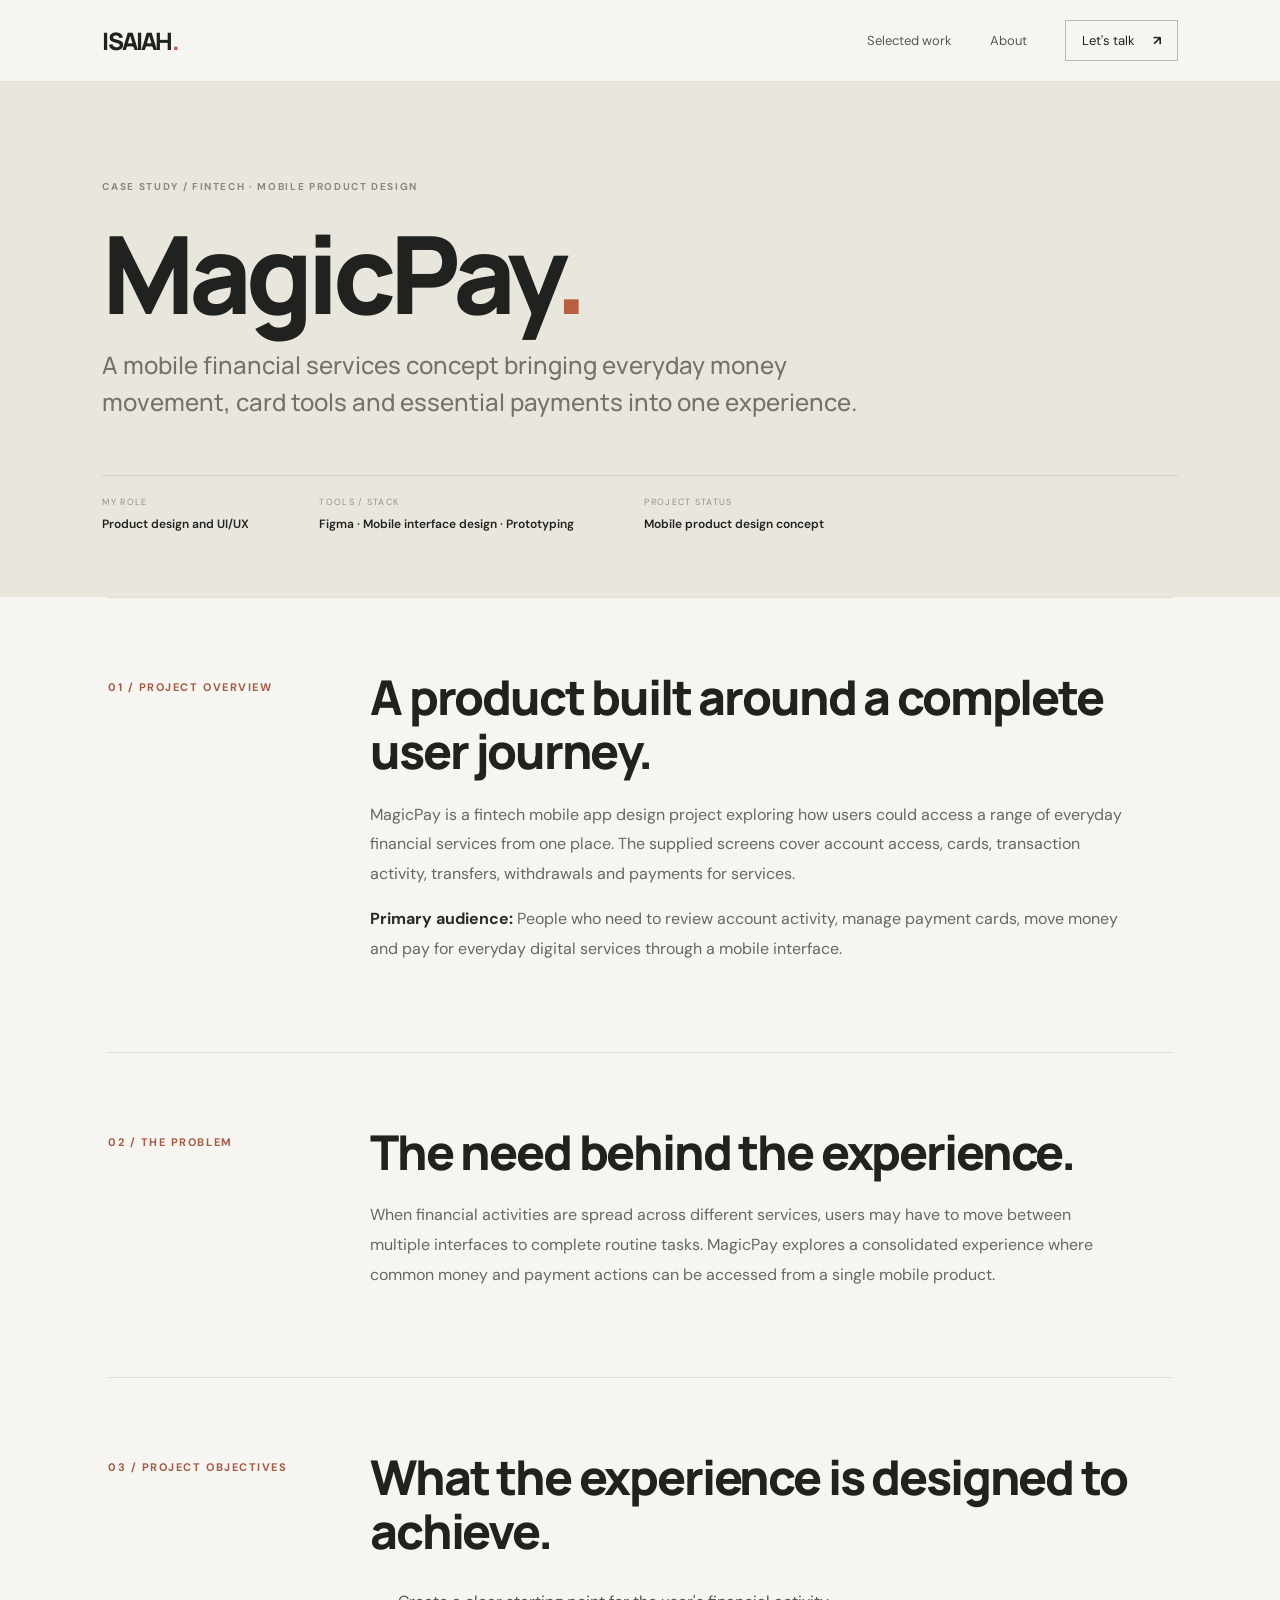
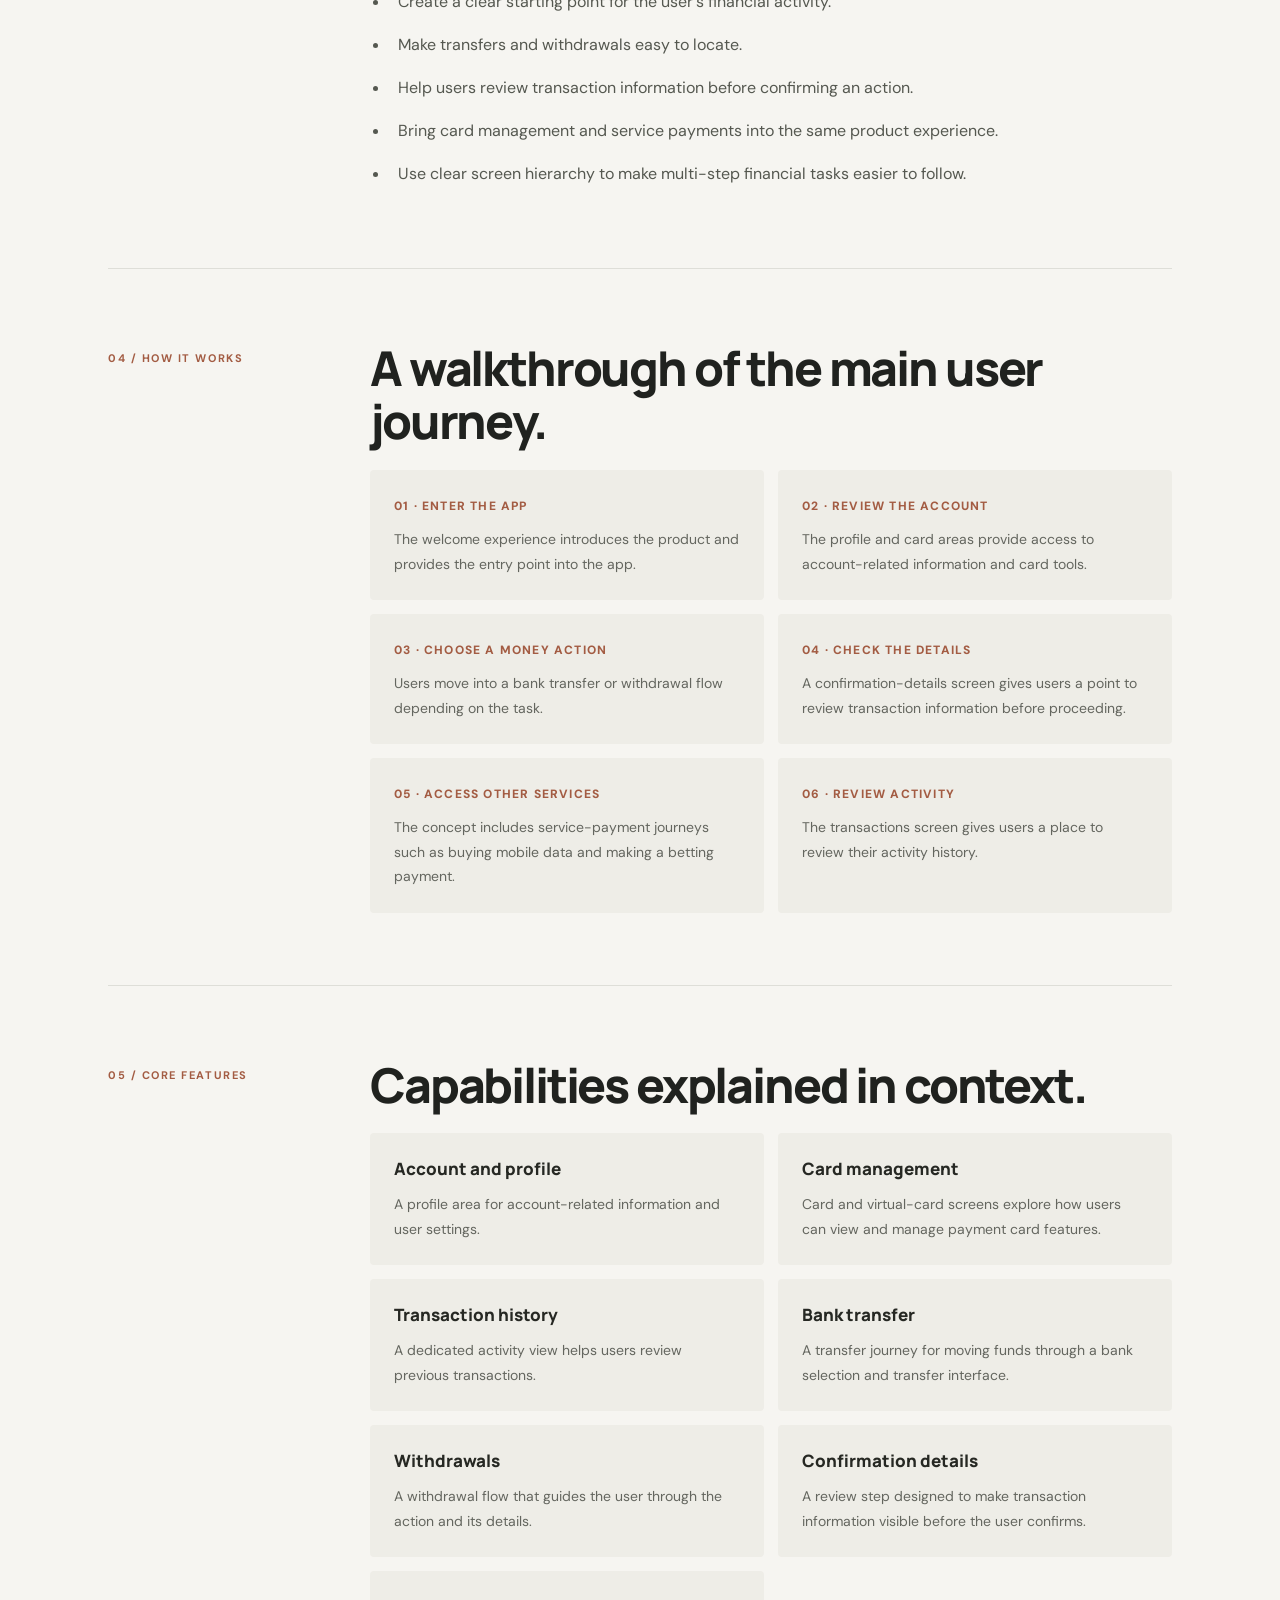
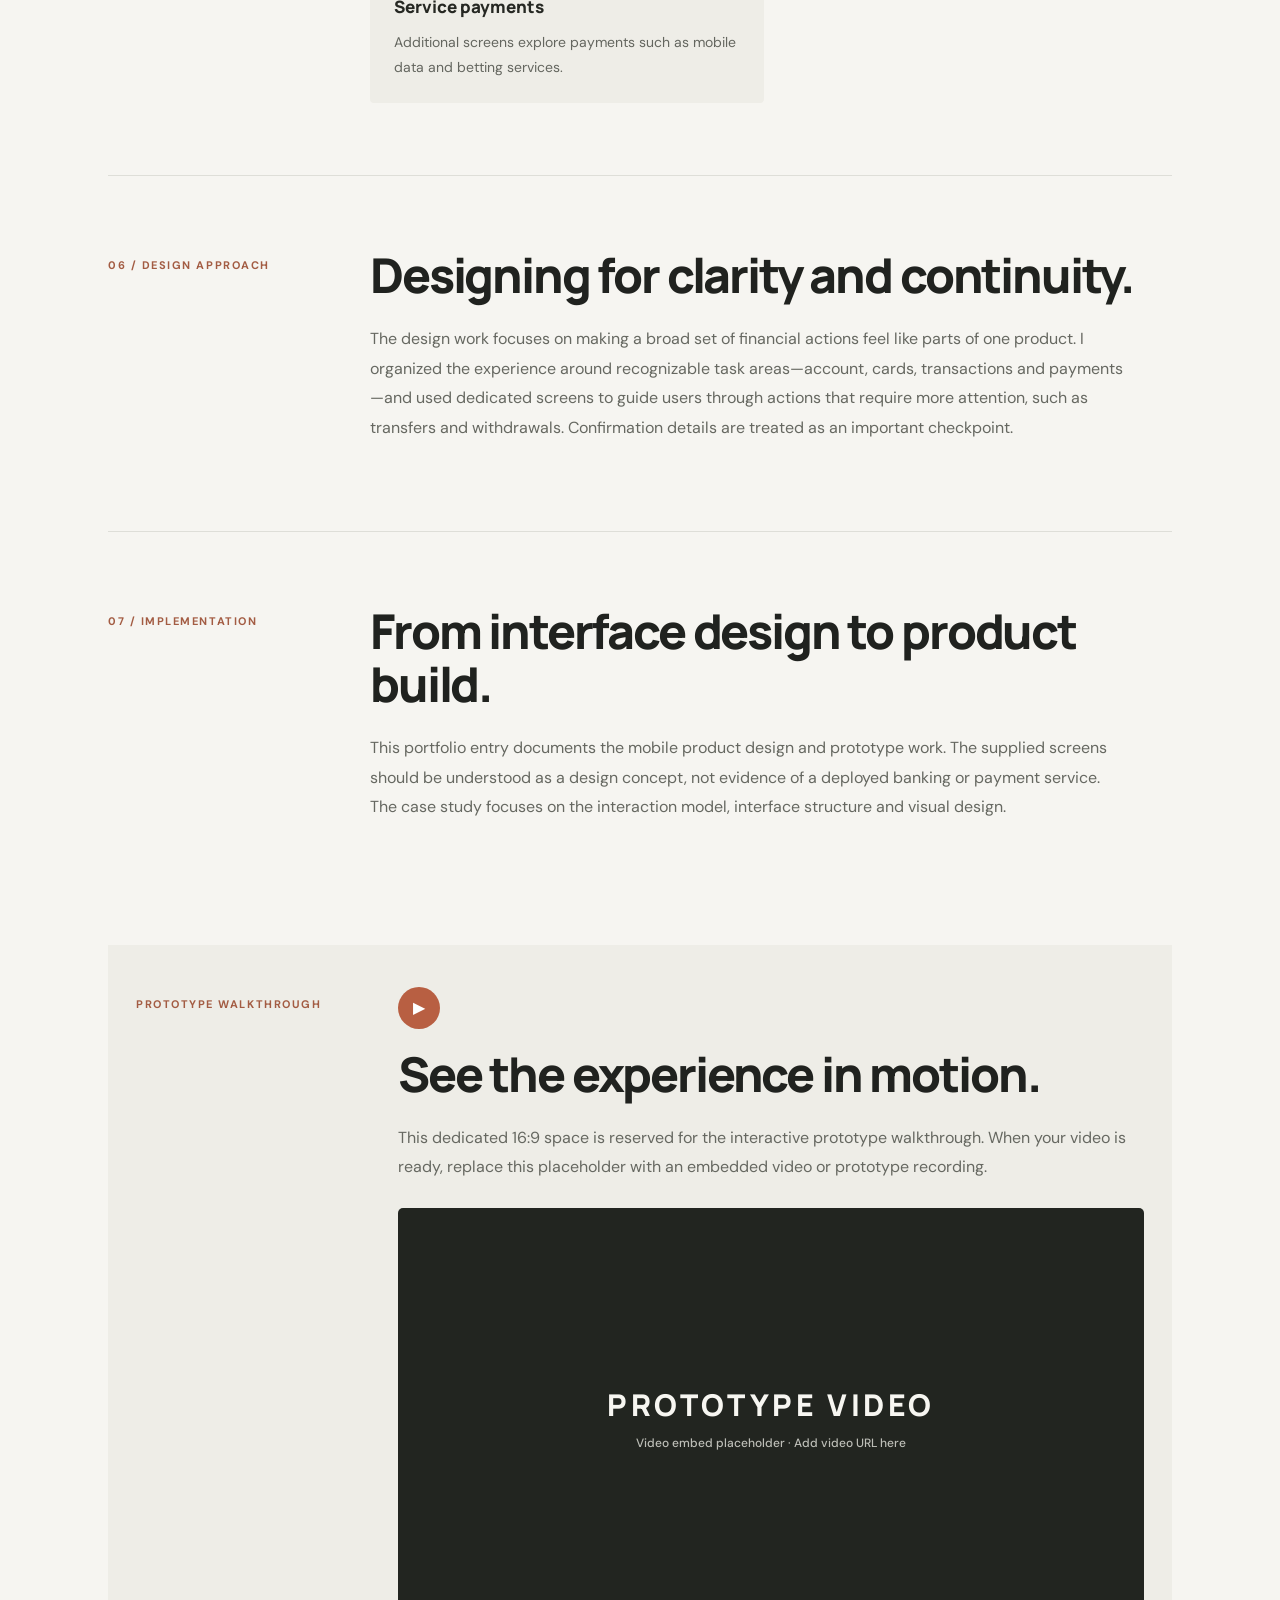
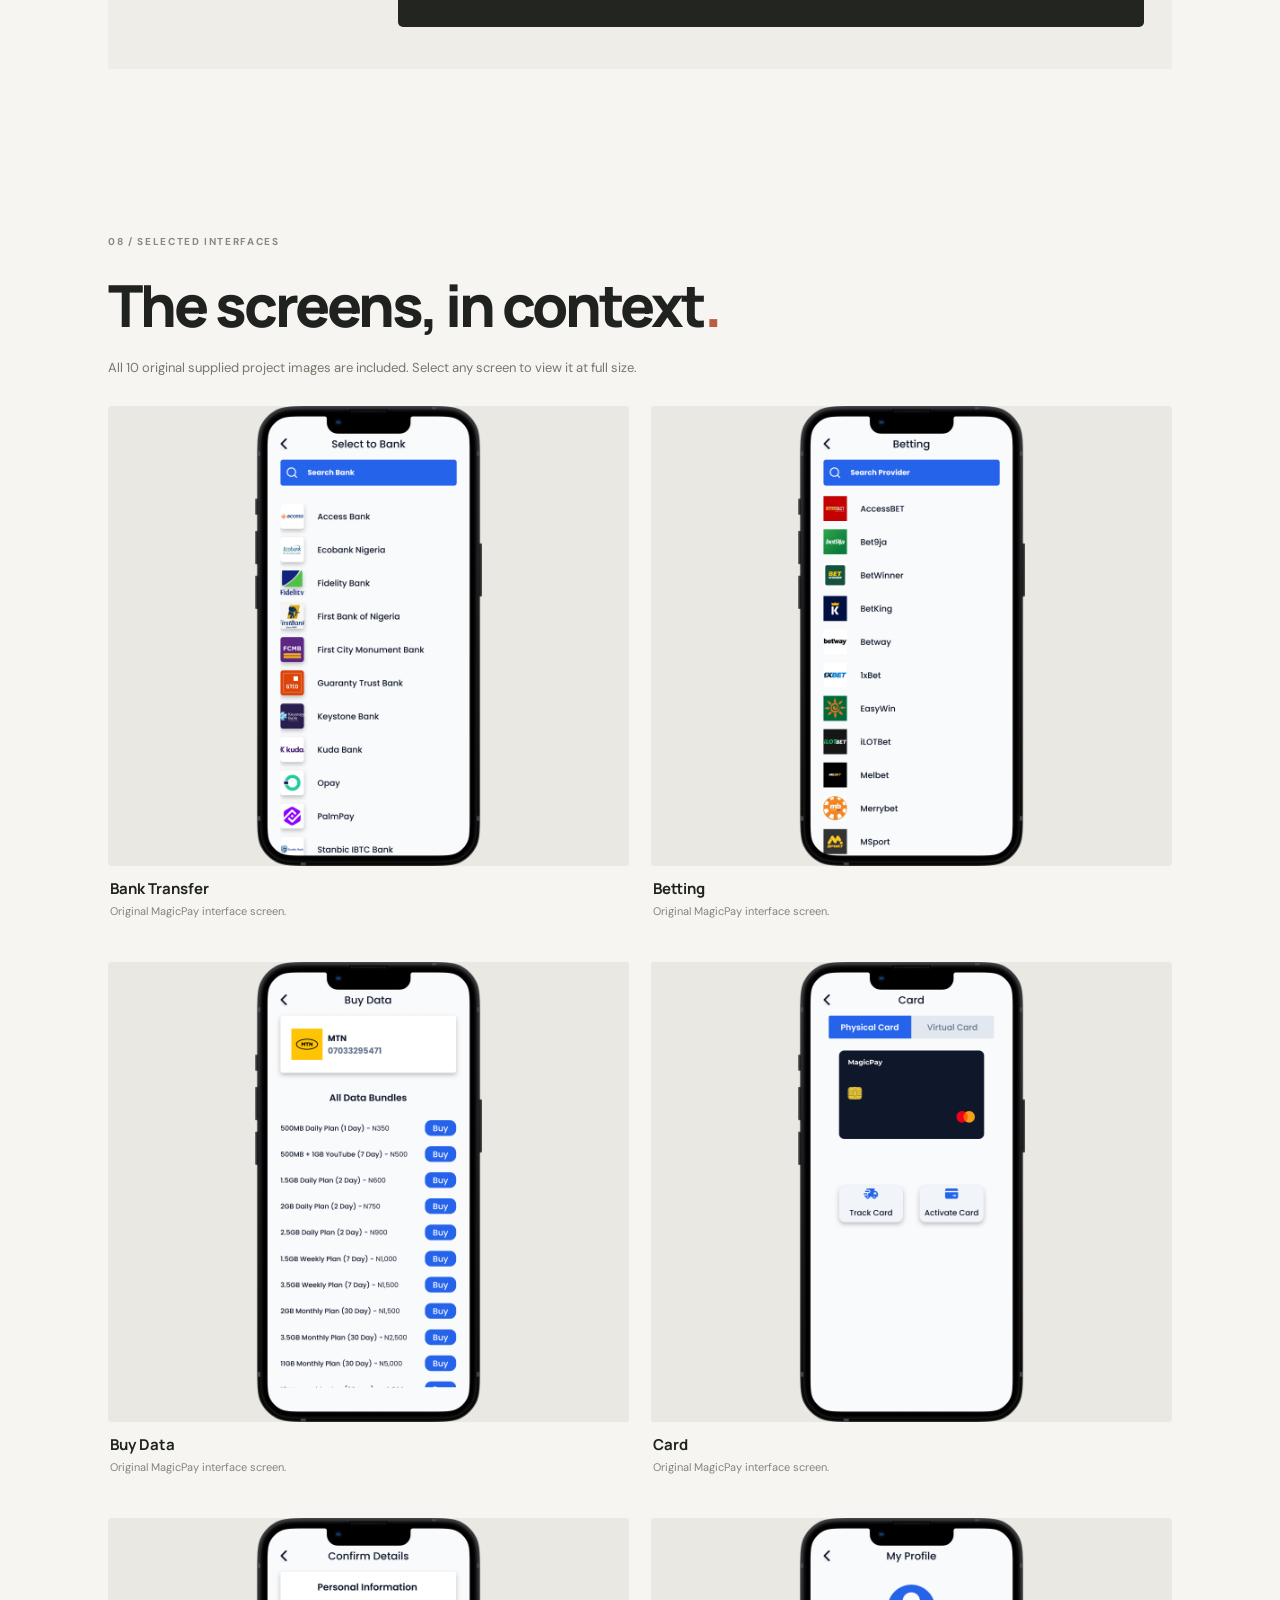
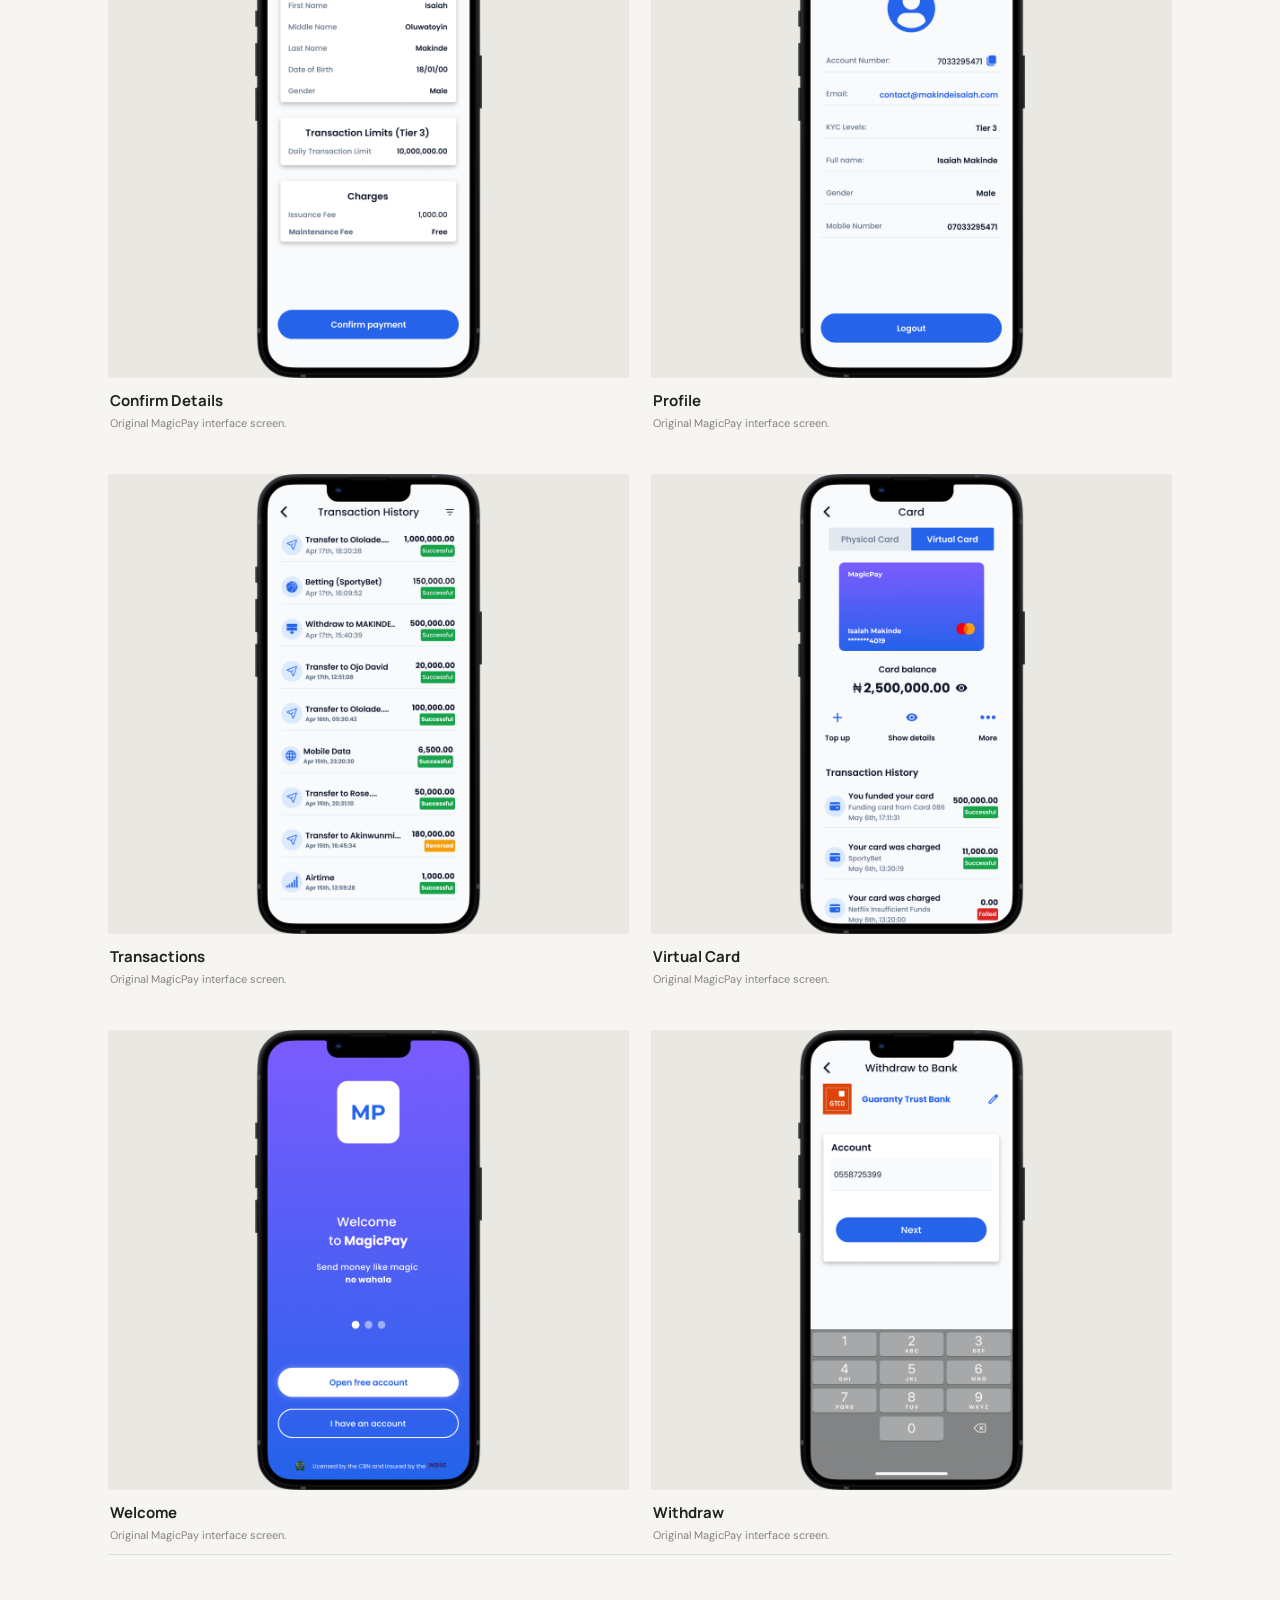
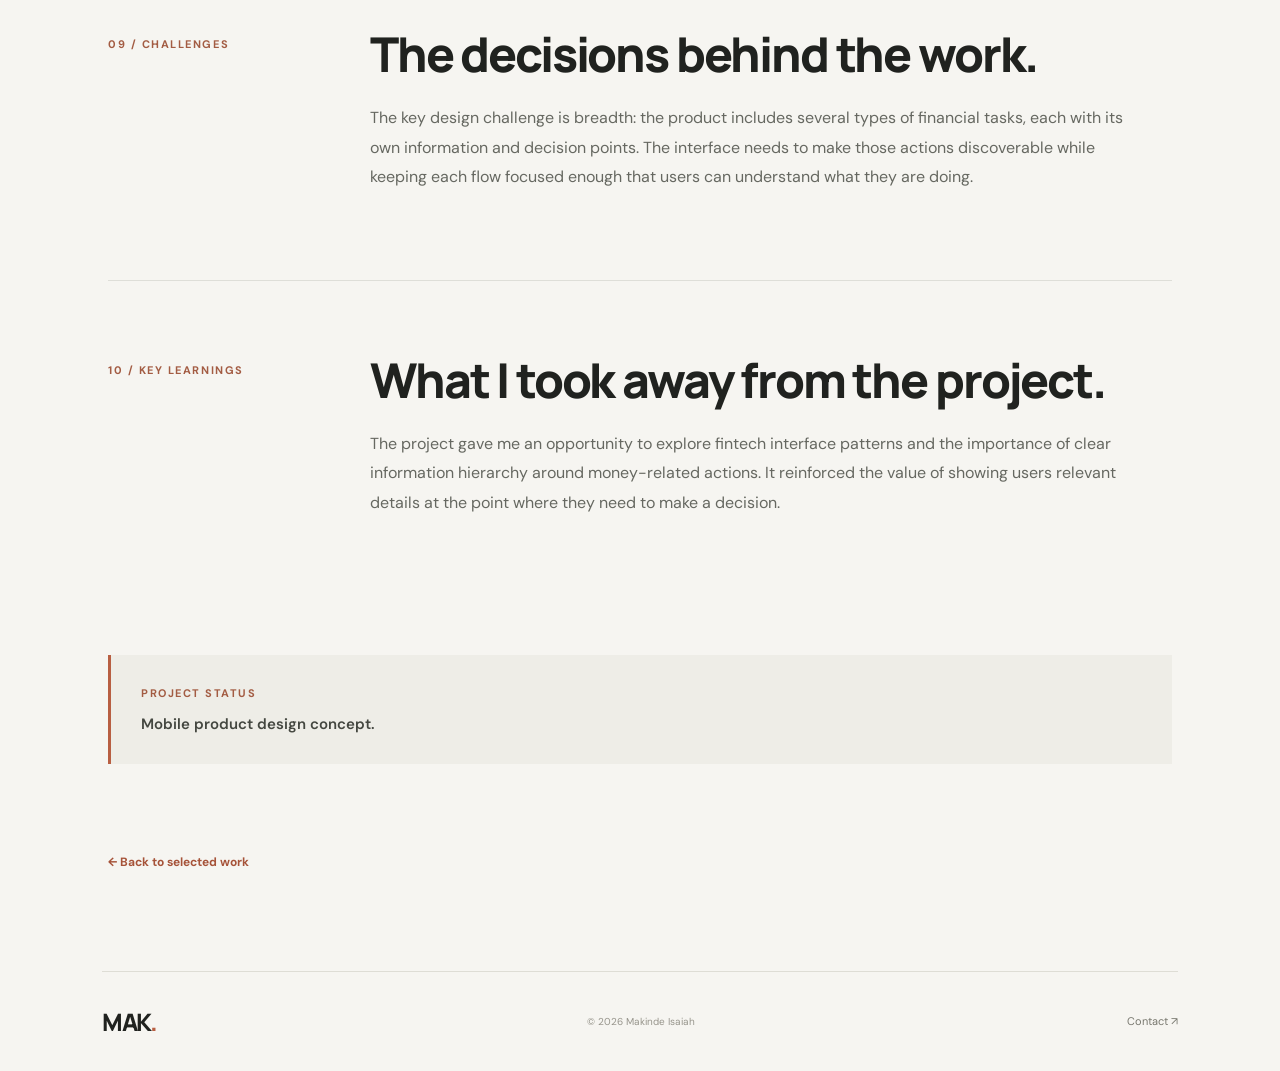
==== commit fb398352: "change the header name across all page" ====
--- a/projects/magicpay.html
+++ b/projects/magicpay.html
@@ -1,20 +1,465 @@
-<!doctype html><html lang="en"><head><meta charset="utf-8"><meta name="viewport" content="width=device-width,initial-scale=1"><title>MagicPay — Makinde Isaiah</title><meta name="description" content="A mobile financial services concept bringing everyday money movement, card tools and essential payments into one experience."><link rel="preconnect" href="https://fonts.googleapis.com"><link href="https://fonts.googleapis.com/css2?family=DM+Sans:wght@400;500;600;700&family=Manrope:wght@400;600;700;800&display=swap" rel="stylesheet"><link rel="stylesheet" href="../styles.css"><link rel="stylesheet" href="case.css"></head><body>
-<header class="header"><a class="wordmark" href="../index.html">MAK<span>.</span></a><button class="menu-toggle" id="menuToggle" aria-label="Toggle navigation" aria-expanded="false">☰</button><nav class="nav" id="nav"><a href="../index.html#work">Selected work</a><a href="../index.html#about">About</a><a href="../index.html#contact" class="nav-contact">Let's talk <b>↗</b></a></nav></header>
-<main class="case-page"><section class="case-hero"><div class="case-wrap"><span class="eyebrow">CASE STUDY / FINTECH · MOBILE PRODUCT DESIGN</span><h1>MagicPay<span>.</span></h1><p class="case-summary">A mobile financial services concept bringing everyday money movement, card tools and essential payments into one experience.</p><div class="case-meta"><div><small>MY ROLE</small><b>Product design and UI/UX</b></div><div><small>TOOLS / STACK</small><b>Figma · Mobile interface design · Prototyping</b></div><div><small>PROJECT STATUS</small><b>Mobile product design concept</b></div></div></div></section>
-<div class="case-detail-wrap">
-<section class="detail-section"><div class="detail-label">01 / PROJECT OVERVIEW</div><div class="detail-content"><h2>A product built around a complete user journey.</h2><p>MagicPay is a fintech mobile app design project exploring how users could access a range of everyday financial services from one place. The supplied screens cover account access, cards, transaction activity, transfers, withdrawals and payments for services.</p><p><strong>Primary audience:</strong> People who need to review account activity, manage payment cards, move money and pay for everyday digital services through a mobile interface.</p></div></section>
-<section class="detail-section"><div class="detail-label">02 / THE PROBLEM</div><div class="detail-content"><h2>The need behind the experience.</h2><p>When financial activities are spread across different services, users may have to move between multiple interfaces to complete routine tasks. MagicPay explores a consolidated experience where common money and payment actions can be accessed from a single mobile product.</p></div></section>
-<section class="detail-section"><div class="detail-label">03 / PROJECT OBJECTIVES</div><div class="detail-content"><h2>What the experience is designed to achieve.</h2><ul class="detail-list"><li>Create a clear starting point for the user&#x27;s financial activity.</li><li>Make transfers and withdrawals easy to locate.</li><li>Help users review transaction information before confirming an action.</li><li>Bring card management and service payments into the same product experience.</li><li>Use clear screen hierarchy to make multi-step financial tasks easier to follow.</li></ul></div></section>
-<section class="detail-section"><div class="detail-label">04 / HOW IT WORKS</div><div class="detail-content"><h2>A walkthrough of the main user journey.</h2><div class="journey-list"><article><span>01 · Enter the app</span><p>The welcome experience introduces the product and provides the entry point into the app.</p></article><article><span>02 · Review the account</span><p>The profile and card areas provide access to account-related information and card tools.</p></article><article><span>03 · Choose a money action</span><p>Users move into a bank transfer or withdrawal flow depending on the task.</p></article><article><span>04 · Check the details</span><p>A confirmation-details screen gives users a point to review transaction information before proceeding.</p></article><article><span>05 · Access other services</span><p>The concept includes service-payment journeys such as buying mobile data and making a betting payment.</p></article><article><span>06 · Review activity</span><p>The transactions screen gives users a place to review their activity history.</p></article></div></div></section>
-<section class="detail-section"><div class="detail-label">05 / CORE FEATURES</div><div class="detail-content"><h2>Capabilities explained in context.</h2><div class="feature-grid"><article><h3>Account and profile</h3><p>A profile area for account-related information and user settings.</p></article><article><h3>Card management</h3><p>Card and virtual-card screens explore how users can view and manage payment card features.</p></article><article><h3>Transaction history</h3><p>A dedicated activity view helps users review previous transactions.</p></article><article><h3>Bank transfer</h3><p>A transfer journey for moving funds through a bank selection and transfer interface.</p></article><article><h3>Withdrawals</h3><p>A withdrawal flow that guides the user through the action and its details.</p></article><article><h3>Confirmation details</h3><p>A review step designed to make transaction information visible before the user confirms.</p></article><article><h3>Service payments</h3><p>Additional screens explore payments such as mobile data and betting services.</p></article></div></div></section>
-<section class="detail-section"><div class="detail-label">06 / DESIGN APPROACH</div><div class="detail-content"><h2>Designing for clarity and continuity.</h2><p>The design work focuses on making a broad set of financial actions feel like parts of one product. I organized the experience around recognizable task areas—account, cards, transactions and payments—and used dedicated screens to guide users through actions that require more attention, such as transfers and withdrawals. Confirmation details are treated as an important checkpoint.</p></div></section>
-<section class="detail-section"><div class="detail-label">07 / IMPLEMENTATION</div><div class="detail-content"><h2>From interface design to product build.</h2><p>This portfolio entry documents the mobile product design and prototype work. The supplied screens should be understood as a design concept, not evidence of a deployed banking or payment service. The case study focuses on the interaction model, interface structure and visual design.</p></div></section>
-<section class="media-placeholder"><div class="detail-label">PROTOTYPE WALKTHROUGH</div><div><span class="media-icon">▶</span><h2>See the experience in motion.</h2><p>This dedicated 16:9 space is reserved for the interactive prototype walkthrough. When your video is ready, replace this placeholder with an embedded video or prototype recording.</p><div class="video-frame"><div class="video-frame-inner"><span>PROTOTYPE VIDEO</span><small>Video embed placeholder · Add video URL here</small></div></div></div></section>
-<section class="gallery-heading"><span class="eyebrow">08 / SELECTED INTERFACES</span><h2>The screens, in context<span>.</span></h2><p>All 10 original supplied project images are included. Select any screen to view it at full size.</p></section>
-<div class="screen-gallery"><figure class="screen-card"><a href="../assets/magicpay-bank-transfer.png" target="_blank" rel="noreferrer"><img src="../assets/magicpay-bank-transfer.png" alt="Bank Transfer screen" loading="lazy"></a><figcaption><b>Bank Transfer</b><span>Original MagicPay interface screen.</span></figcaption></figure><figure class="screen-card"><a href="../assets/magicpay-betting.png" target="_blank" rel="noreferrer"><img src="../assets/magicpay-betting.png" alt="Betting screen" loading="lazy"></a><figcaption><b>Betting</b><span>Original MagicPay interface screen.</span></figcaption></figure><figure class="screen-card"><a href="../assets/magicpay-buy-data.png" target="_blank" rel="noreferrer"><img src="../assets/magicpay-buy-data.png" alt="Buy Data screen" loading="lazy"></a><figcaption><b>Buy Data</b><span>Original MagicPay interface screen.</span></figcaption></figure><figure class="screen-card"><a href="../assets/magicpay-card.png" target="_blank" rel="noreferrer"><img src="../assets/magicpay-card.png" alt="Card screen" loading="lazy"></a><figcaption><b>Card</b><span>Original MagicPay interface screen.</span></figcaption></figure><figure class="screen-card"><a href="../assets/magicpay-confirm-details.png" target="_blank" rel="noreferrer"><img src="../assets/magicpay-confirm-details.png" alt="Confirm Details screen" loading="lazy"></a><figcaption><b>Confirm Details</b><span>Original MagicPay interface screen.</span></figcaption></figure><figure class="screen-card"><a href="../assets/magicpay-profile.png" target="_blank" rel="noreferrer"><img src="../assets/magicpay-profile.png" alt="Profile screen" loading="lazy"></a><figcaption><b>Profile</b><span>Original MagicPay interface screen.</span></figcaption></figure><figure class="screen-card"><a href="../assets/magicpay-transactions.png" target="_blank" rel="noreferrer"><img src="../assets/magicpay-transactions.png" alt="Transactions screen" loading="lazy"></a><figcaption><b>Transactions</b><span>Original MagicPay interface screen.</span></figcaption></figure><figure class="screen-card"><a href="../assets/magicpay-virtual-card.png" target="_blank" rel="noreferrer"><img src="../assets/magicpay-virtual-card.png" alt="Virtual Card screen" loading="lazy"></a><figcaption><b>Virtual Card</b><span>Original MagicPay interface screen.</span></figcaption></figure><figure class="screen-card"><a href="../assets/magicpay-welcome.png" target="_blank" rel="noreferrer"><img src="../assets/magicpay-welcome.png" alt="Welcome screen" loading="lazy"></a><figcaption><b>Welcome</b><span>Original MagicPay interface screen.</span></figcaption></figure><figure class="screen-card"><a href="../assets/magicpay-withdraw.png" target="_blank" rel="noreferrer"><img src="../assets/magicpay-withdraw.png" alt="Withdraw screen" loading="lazy"></a><figcaption><b>Withdraw</b><span>Original MagicPay interface screen.</span></figcaption></figure></div>
-<section class="detail-section"><div class="detail-label">09 / CHALLENGES</div><div class="detail-content"><h2>The decisions behind the work.</h2><p>The key design challenge is breadth: the product includes several types of financial tasks, each with its own information and decision points. The interface needs to make those actions discoverable while keeping each flow focused enough that users can understand what they are doing.</p></div></section>
-<section class="detail-section"><div class="detail-label">10 / KEY LEARNINGS</div><div class="detail-content"><h2>What I took away from the project.</h2><p>The project gave me an opportunity to explore fintech interface patterns and the importance of clear information hierarchy around money-related actions. It reinforced the value of showing users relevant details at the point where they need to make a decision.</p></div></section>
-<section class="status-panel"><span class="eyebrow">PROJECT STATUS</span><p>Mobile product design concept.</p></section>
-<a class="back-link" href="../index.html#work">← Back to selected work</a>
-</div></main>
-<footer class="footer case-wrap"><a class="wordmark" href="../index.html">MAK<span>.</span></a><small>© <span id="year"></span> Makinde Isaiah</small><a href="../index.html#contact">Contact ↗</a></footer><script src="../script.js"></script></body></html>+<!doctype html>
+<html lang="en">
+  <head>
+    <meta charset="utf-8" />
+    <meta name="viewport" content="width=device-width,initial-scale=1" />
+    <title>MagicPay — Makinde Isaiah</title>
+    <meta
+      name="description"
+      content="A mobile financial services concept bringing everyday money movement, card tools and essential payments into one experience."
+    />
+    <link rel="preconnect" href="https://fonts.googleapis.com" />
+    <link
+      href="https://fonts.googleapis.com/css2?family=DM+Sans:wght@400;500;600;700&family=Manrope:wght@400;600;700;800&display=swap"
+      rel="stylesheet"
+    />
+    <link rel="stylesheet" href="../styles.css" />
+    <link rel="stylesheet" href="case.css" />
+  </head>
+  <body>
+    <header class="header">
+      <a class="wordmark" href="../index.html">ISAIAH<span>.</span></a
+      ><button
+        class="menu-toggle"
+        id="menuToggle"
+        aria-label="Toggle navigation"
+        aria-expanded="false"
+      >
+        ☰
+      </button>
+      <nav class="nav" id="nav">
+        <a href="../index.html#work">Selected work</a
+        ><a href="../index.html#about">About</a
+        ><a href="../index.html#contact" class="nav-contact"
+          >Let's talk <b>↗</b></a
+        >
+      </nav>
+    </header>
+    <main class="case-page">
+      <section class="case-hero">
+        <div class="case-wrap">
+          <span class="eyebrow"
+            >CASE STUDY / FINTECH · MOBILE PRODUCT DESIGN</span
+          >
+          <h1>MagicPay<span>.</span></h1>
+          <p class="case-summary">
+            A mobile financial services concept bringing everyday money
+            movement, card tools and essential payments into one experience.
+          </p>
+          <div class="case-meta">
+            <div><small>MY ROLE</small><b>Product design and UI/UX</b></div>
+            <div>
+              <small>TOOLS / STACK</small
+              ><b>Figma · Mobile interface design · Prototyping</b>
+            </div>
+            <div>
+              <small>PROJECT STATUS</small><b>Mobile product design concept</b>
+            </div>
+          </div>
+        </div>
+      </section>
+      <div class="case-detail-wrap">
+        <section class="detail-section">
+          <div class="detail-label">01 / PROJECT OVERVIEW</div>
+          <div class="detail-content">
+            <h2>A product built around a complete user journey.</h2>
+            <p>
+              MagicPay is a fintech mobile app design project exploring how
+              users could access a range of everyday financial services from one
+              place. The supplied screens cover account access, cards,
+              transaction activity, transfers, withdrawals and payments for
+              services.
+            </p>
+            <p>
+              <strong>Primary audience:</strong> People who need to review
+              account activity, manage payment cards, move money and pay for
+              everyday digital services through a mobile interface.
+            </p>
+          </div>
+        </section>
+        <section class="detail-section">
+          <div class="detail-label">02 / THE PROBLEM</div>
+          <div class="detail-content">
+            <h2>The need behind the experience.</h2>
+            <p>
+              When financial activities are spread across different services,
+              users may have to move between multiple interfaces to complete
+              routine tasks. MagicPay explores a consolidated experience where
+              common money and payment actions can be accessed from a single
+              mobile product.
+            </p>
+          </div>
+        </section>
+        <section class="detail-section">
+          <div class="detail-label">03 / PROJECT OBJECTIVES</div>
+          <div class="detail-content">
+            <h2>What the experience is designed to achieve.</h2>
+            <ul class="detail-list">
+              <li>
+                Create a clear starting point for the user&#x27;s financial
+                activity.
+              </li>
+              <li>Make transfers and withdrawals easy to locate.</li>
+              <li>
+                Help users review transaction information before confirming an
+                action.
+              </li>
+              <li>
+                Bring card management and service payments into the same product
+                experience.
+              </li>
+              <li>
+                Use clear screen hierarchy to make multi-step financial tasks
+                easier to follow.
+              </li>
+            </ul>
+          </div>
+        </section>
+        <section class="detail-section">
+          <div class="detail-label">04 / HOW IT WORKS</div>
+          <div class="detail-content">
+            <h2>A walkthrough of the main user journey.</h2>
+            <div class="journey-list">
+              <article>
+                <span>01 · Enter the app</span>
+                <p>
+                  The welcome experience introduces the product and provides the
+                  entry point into the app.
+                </p>
+              </article>
+              <article>
+                <span>02 · Review the account</span>
+                <p>
+                  The profile and card areas provide access to account-related
+                  information and card tools.
+                </p>
+              </article>
+              <article>
+                <span>03 · Choose a money action</span>
+                <p>
+                  Users move into a bank transfer or withdrawal flow depending
+                  on the task.
+                </p>
+              </article>
+              <article>
+                <span>04 · Check the details</span>
+                <p>
+                  A confirmation-details screen gives users a point to review
+                  transaction information before proceeding.
+                </p>
+              </article>
+              <article>
+                <span>05 · Access other services</span>
+                <p>
+                  The concept includes service-payment journeys such as buying
+                  mobile data and making a betting payment.
+                </p>
+              </article>
+              <article>
+                <span>06 · Review activity</span>
+                <p>
+                  The transactions screen gives users a place to review their
+                  activity history.
+                </p>
+              </article>
+            </div>
+          </div>
+        </section>
+        <section class="detail-section">
+          <div class="detail-label">05 / CORE FEATURES</div>
+          <div class="detail-content">
+            <h2>Capabilities explained in context.</h2>
+            <div class="feature-grid">
+              <article>
+                <h3>Account and profile</h3>
+                <p>
+                  A profile area for account-related information and user
+                  settings.
+                </p>
+              </article>
+              <article>
+                <h3>Card management</h3>
+                <p>
+                  Card and virtual-card screens explore how users can view and
+                  manage payment card features.
+                </p>
+              </article>
+              <article>
+                <h3>Transaction history</h3>
+                <p>
+                  A dedicated activity view helps users review previous
+                  transactions.
+                </p>
+              </article>
+              <article>
+                <h3>Bank transfer</h3>
+                <p>
+                  A transfer journey for moving funds through a bank selection
+                  and transfer interface.
+                </p>
+              </article>
+              <article>
+                <h3>Withdrawals</h3>
+                <p>
+                  A withdrawal flow that guides the user through the action and
+                  its details.
+                </p>
+              </article>
+              <article>
+                <h3>Confirmation details</h3>
+                <p>
+                  A review step designed to make transaction information visible
+                  before the user confirms.
+                </p>
+              </article>
+              <article>
+                <h3>Service payments</h3>
+                <p>
+                  Additional screens explore payments such as mobile data and
+                  betting services.
+                </p>
+              </article>
+            </div>
+          </div>
+        </section>
+        <section class="detail-section">
+          <div class="detail-label">06 / DESIGN APPROACH</div>
+          <div class="detail-content">
+            <h2>Designing for clarity and continuity.</h2>
+            <p>
+              The design work focuses on making a broad set of financial actions
+              feel like parts of one product. I organized the experience around
+              recognizable task areas—account, cards, transactions and
+              payments—and used dedicated screens to guide users through actions
+              that require more attention, such as transfers and withdrawals.
+              Confirmation details are treated as an important checkpoint.
+            </p>
+          </div>
+        </section>
+        <section class="detail-section">
+          <div class="detail-label">07 / IMPLEMENTATION</div>
+          <div class="detail-content">
+            <h2>From interface design to product build.</h2>
+            <p>
+              This portfolio entry documents the mobile product design and
+              prototype work. The supplied screens should be understood as a
+              design concept, not evidence of a deployed banking or payment
+              service. The case study focuses on the interaction model,
+              interface structure and visual design.
+            </p>
+          </div>
+        </section>
+        <section class="media-placeholder">
+          <div class="detail-label">PROTOTYPE WALKTHROUGH</div>
+          <div>
+            <span class="media-icon">▶</span>
+            <h2>See the experience in motion.</h2>
+            <p>
+              This dedicated 16:9 space is reserved for the interactive
+              prototype walkthrough. When your video is ready, replace this
+              placeholder with an embedded video or prototype recording.
+            </p>
+            <div class="video-frame">
+              <div class="video-frame-inner">
+                <span>PROTOTYPE VIDEO</span
+                ><small>Video embed placeholder · Add video URL here</small>
+              </div>
+            </div>
+          </div>
+        </section>
+        <section class="gallery-heading">
+          <span class="eyebrow">08 / SELECTED INTERFACES</span>
+          <h2>The screens, in context<span>.</span></h2>
+          <p>
+            All 10 original supplied project images are included. Select any
+            screen to view it at full size.
+          </p>
+        </section>
+        <div class="screen-gallery">
+          <figure class="screen-card">
+            <a
+              href="../assets/magicpay-bank-transfer.png"
+              target="_blank"
+              rel="noreferrer"
+              ><img
+                src="../assets/magicpay-bank-transfer.png"
+                alt="Bank Transfer screen"
+                loading="lazy"
+            /></a>
+            <figcaption>
+              <b>Bank Transfer</b
+              ><span>Original MagicPay interface screen.</span>
+            </figcaption>
+          </figure>
+          <figure class="screen-card">
+            <a
+              href="../assets/magicpay-betting.png"
+              target="_blank"
+              rel="noreferrer"
+              ><img
+                src="../assets/magicpay-betting.png"
+                alt="Betting screen"
+                loading="lazy"
+            /></a>
+            <figcaption>
+              <b>Betting</b><span>Original MagicPay interface screen.</span>
+            </figcaption>
+          </figure>
+          <figure class="screen-card">
+            <a
+              href="../assets/magicpay-buy-data.png"
+              target="_blank"
+              rel="noreferrer"
+              ><img
+                src="../assets/magicpay-buy-data.png"
+                alt="Buy Data screen"
+                loading="lazy"
+            /></a>
+            <figcaption>
+              <b>Buy Data</b><span>Original MagicPay interface screen.</span>
+            </figcaption>
+          </figure>
+          <figure class="screen-card">
+            <a
+              href="../assets/magicpay-card.png"
+              target="_blank"
+              rel="noreferrer"
+              ><img
+                src="../assets/magicpay-card.png"
+                alt="Card screen"
+                loading="lazy"
+            /></a>
+            <figcaption>
+              <b>Card</b><span>Original MagicPay interface screen.</span>
+            </figcaption>
+          </figure>
+          <figure class="screen-card">
+            <a
+              href="../assets/magicpay-confirm-details.png"
+              target="_blank"
+              rel="noreferrer"
+              ><img
+                src="../assets/magicpay-confirm-details.png"
+                alt="Confirm Details screen"
+                loading="lazy"
+            /></a>
+            <figcaption>
+              <b>Confirm Details</b
+              ><span>Original MagicPay interface screen.</span>
+            </figcaption>
+          </figure>
+          <figure class="screen-card">
+            <a
+              href="../assets/magicpay-profile.png"
+              target="_blank"
+              rel="noreferrer"
+              ><img
+                src="../assets/magicpay-profile.png"
+                alt="Profile screen"
+                loading="lazy"
+            /></a>
+            <figcaption>
+              <b>Profile</b><span>Original MagicPay interface screen.</span>
+            </figcaption>
+          </figure>
+          <figure class="screen-card">
+            <a
+              href="../assets/magicpay-transactions.png"
+              target="_blank"
+              rel="noreferrer"
+              ><img
+                src="../assets/magicpay-transactions.png"
+                alt="Transactions screen"
+                loading="lazy"
+            /></a>
+            <figcaption>
+              <b>Transactions</b
+              ><span>Original MagicPay interface screen.</span>
+            </figcaption>
+          </figure>
+          <figure class="screen-card">
+            <a
+              href="../assets/magicpay-virtual-card.png"
+              target="_blank"
+              rel="noreferrer"
+              ><img
+                src="../assets/magicpay-virtual-card.png"
+                alt="Virtual Card screen"
+                loading="lazy"
+            /></a>
+            <figcaption>
+              <b>Virtual Card</b
+              ><span>Original MagicPay interface screen.</span>
+            </figcaption>
+          </figure>
+          <figure class="screen-card">
+            <a
+              href="../assets/magicpay-welcome.png"
+              target="_blank"
+              rel="noreferrer"
+              ><img
+                src="../assets/magicpay-welcome.png"
+                alt="Welcome screen"
+                loading="lazy"
+            /></a>
+            <figcaption>
+              <b>Welcome</b><span>Original MagicPay interface screen.</span>
+            </figcaption>
+          </figure>
+          <figure class="screen-card">
+            <a
+              href="../assets/magicpay-withdraw.png"
+              target="_blank"
+              rel="noreferrer"
+              ><img
+                src="../assets/magicpay-withdraw.png"
+                alt="Withdraw screen"
+                loading="lazy"
+            /></a>
+            <figcaption>
+              <b>Withdraw</b><span>Original MagicPay interface screen.</span>
+            </figcaption>
+          </figure>
+        </div>
+        <section class="detail-section">
+          <div class="detail-label">09 / CHALLENGES</div>
+          <div class="detail-content">
+            <h2>The decisions behind the work.</h2>
+            <p>
+              The key design challenge is breadth: the product includes several
+              types of financial tasks, each with its own information and
+              decision points. The interface needs to make those actions
+              discoverable while keeping each flow focused enough that users can
+              understand what they are doing.
+            </p>
+          </div>
+        </section>
+        <section class="detail-section">
+          <div class="detail-label">10 / KEY LEARNINGS</div>
+          <div class="detail-content">
+            <h2>What I took away from the project.</h2>
+            <p>
+              The project gave me an opportunity to explore fintech interface
+              patterns and the importance of clear information hierarchy around
+              money-related actions. It reinforced the value of showing users
+              relevant details at the point where they need to make a decision.
+            </p>
+          </div>
+        </section>
+        <section class="status-panel">
+          <span class="eyebrow">PROJECT STATUS</span>
+          <p>Mobile product design concept.</p>
+        </section>
+        <a class="back-link" href="../index.html#work"
+          >← Back to selected work</a
+        >
+      </div>
+    </main>
+    <footer class="footer case-wrap">
+      <a class="wordmark" href="../index.html">MAK<span>.</span></a
+      ><small>© <span id="year"></span> Makinde Isaiah</small
+      ><a href="../index.html#contact">Contact ↗</a>
+    </footer>
+    <script src="../script.js"></script>
+  </body>
+</html>
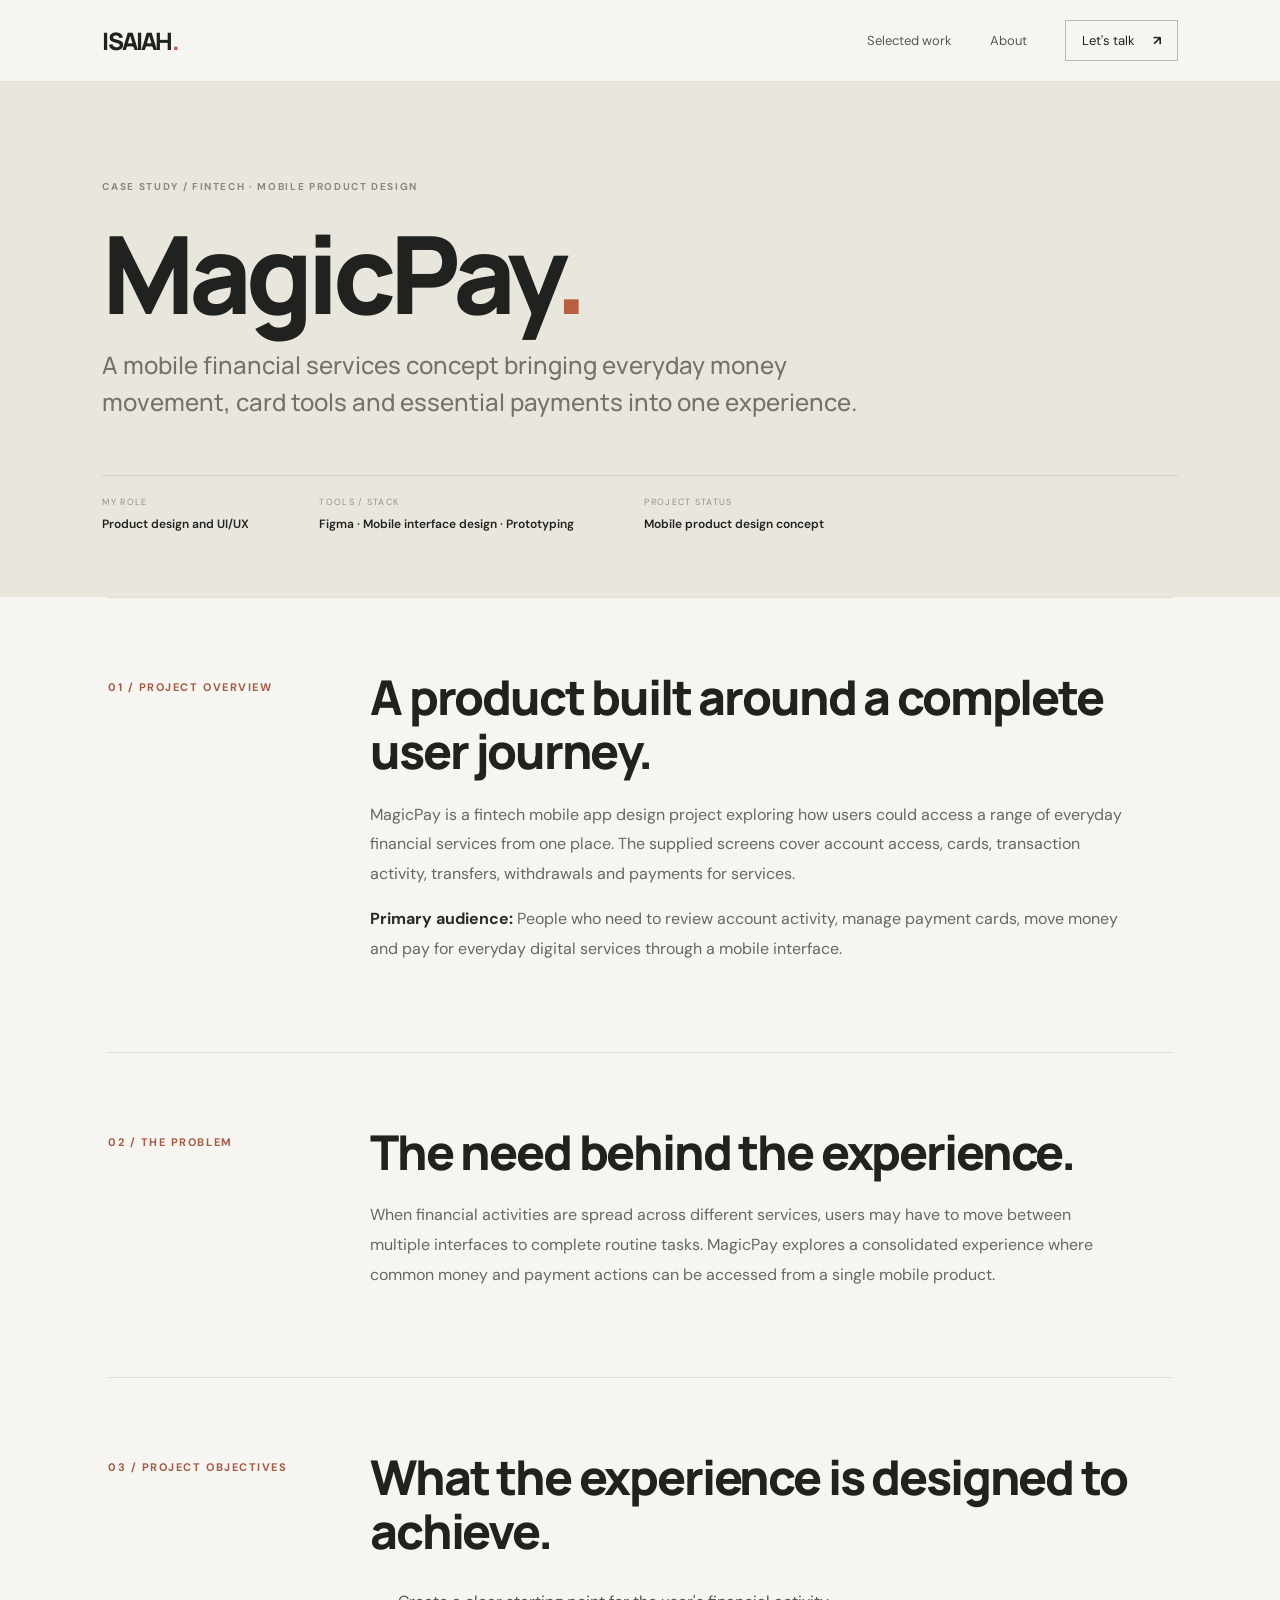
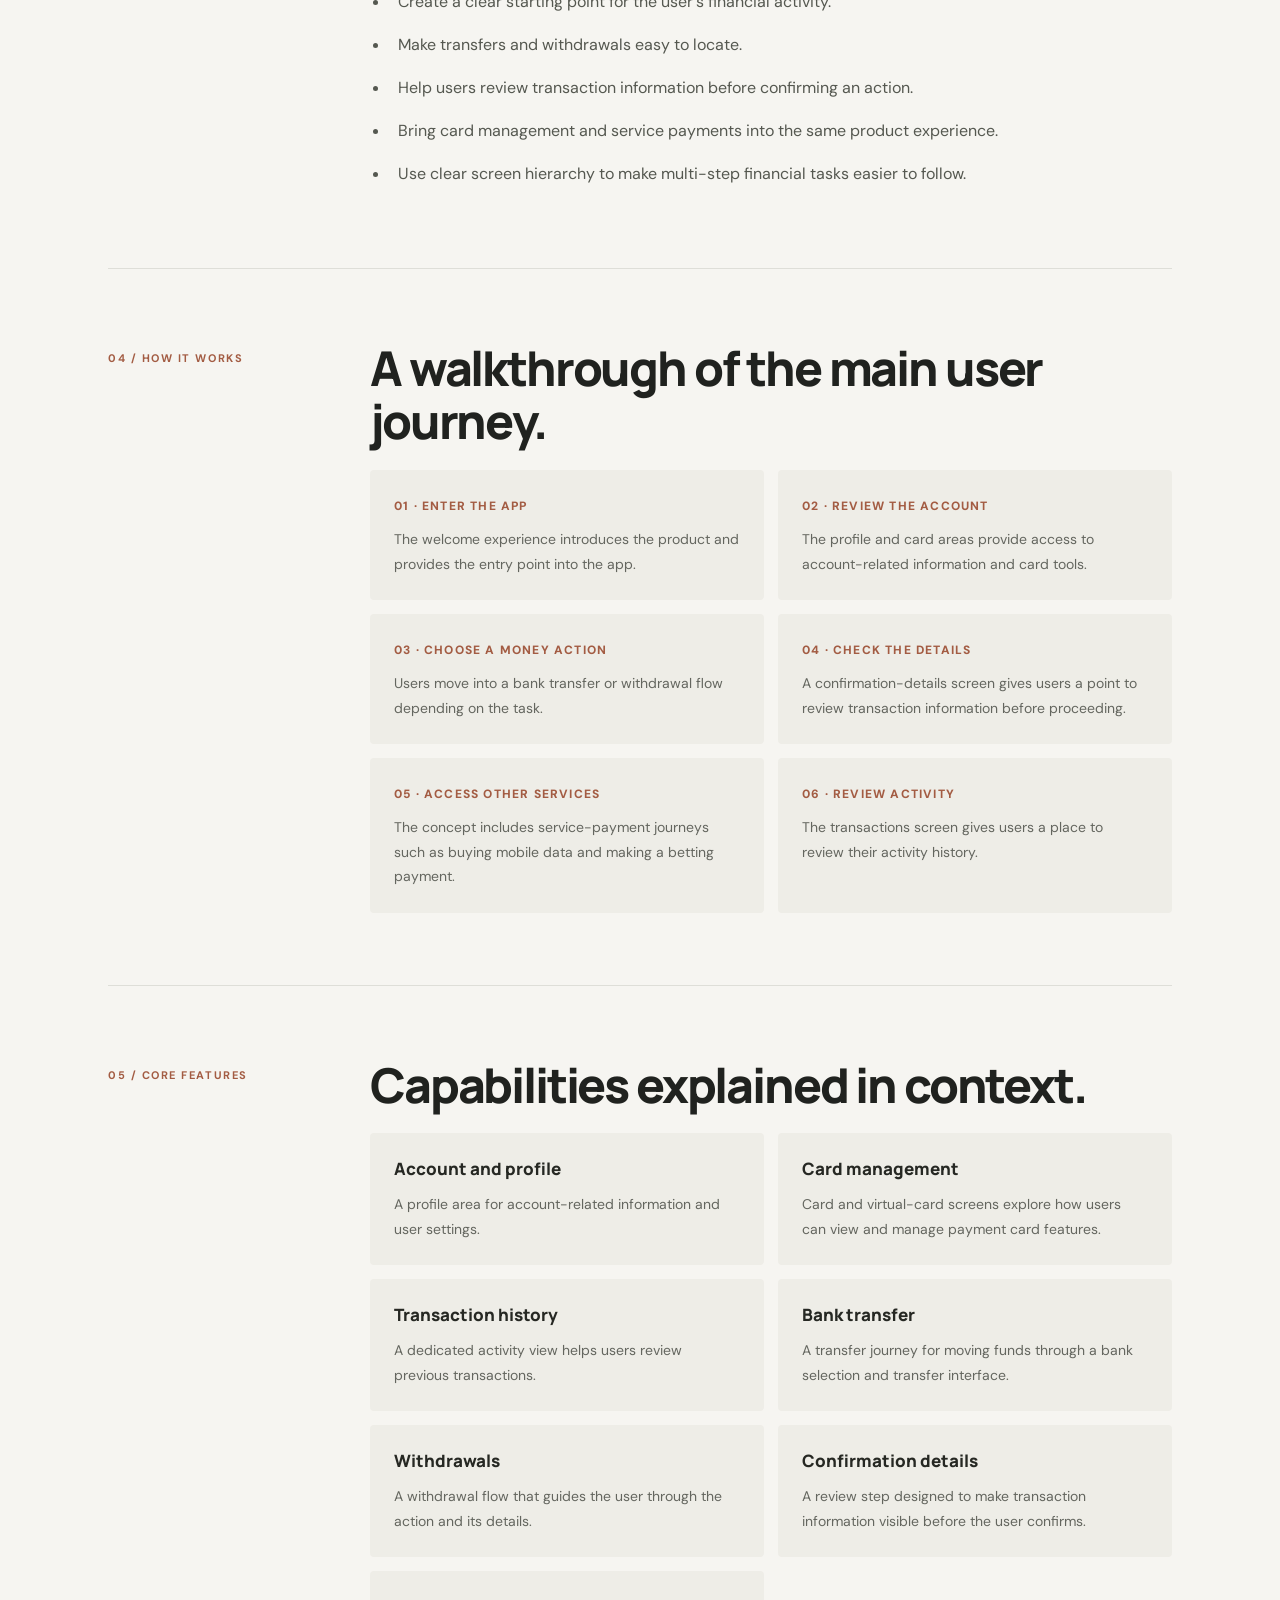
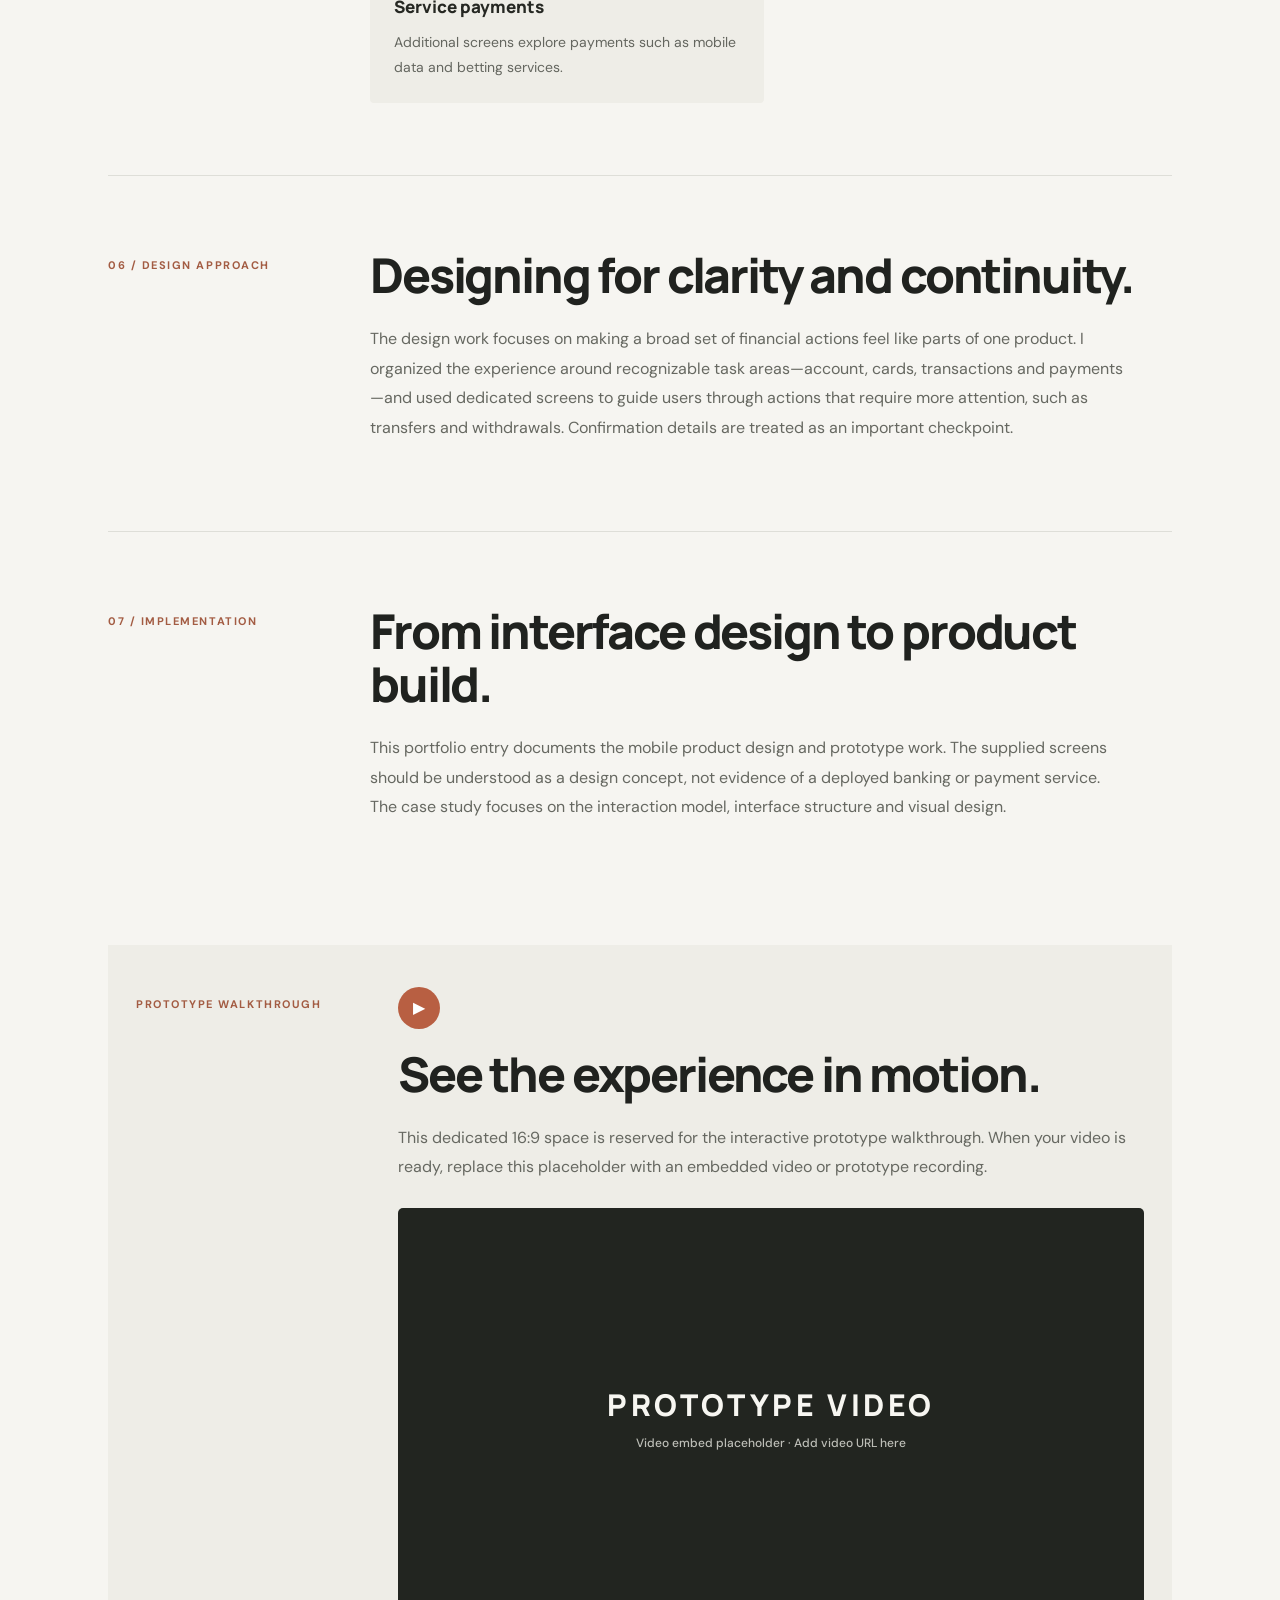
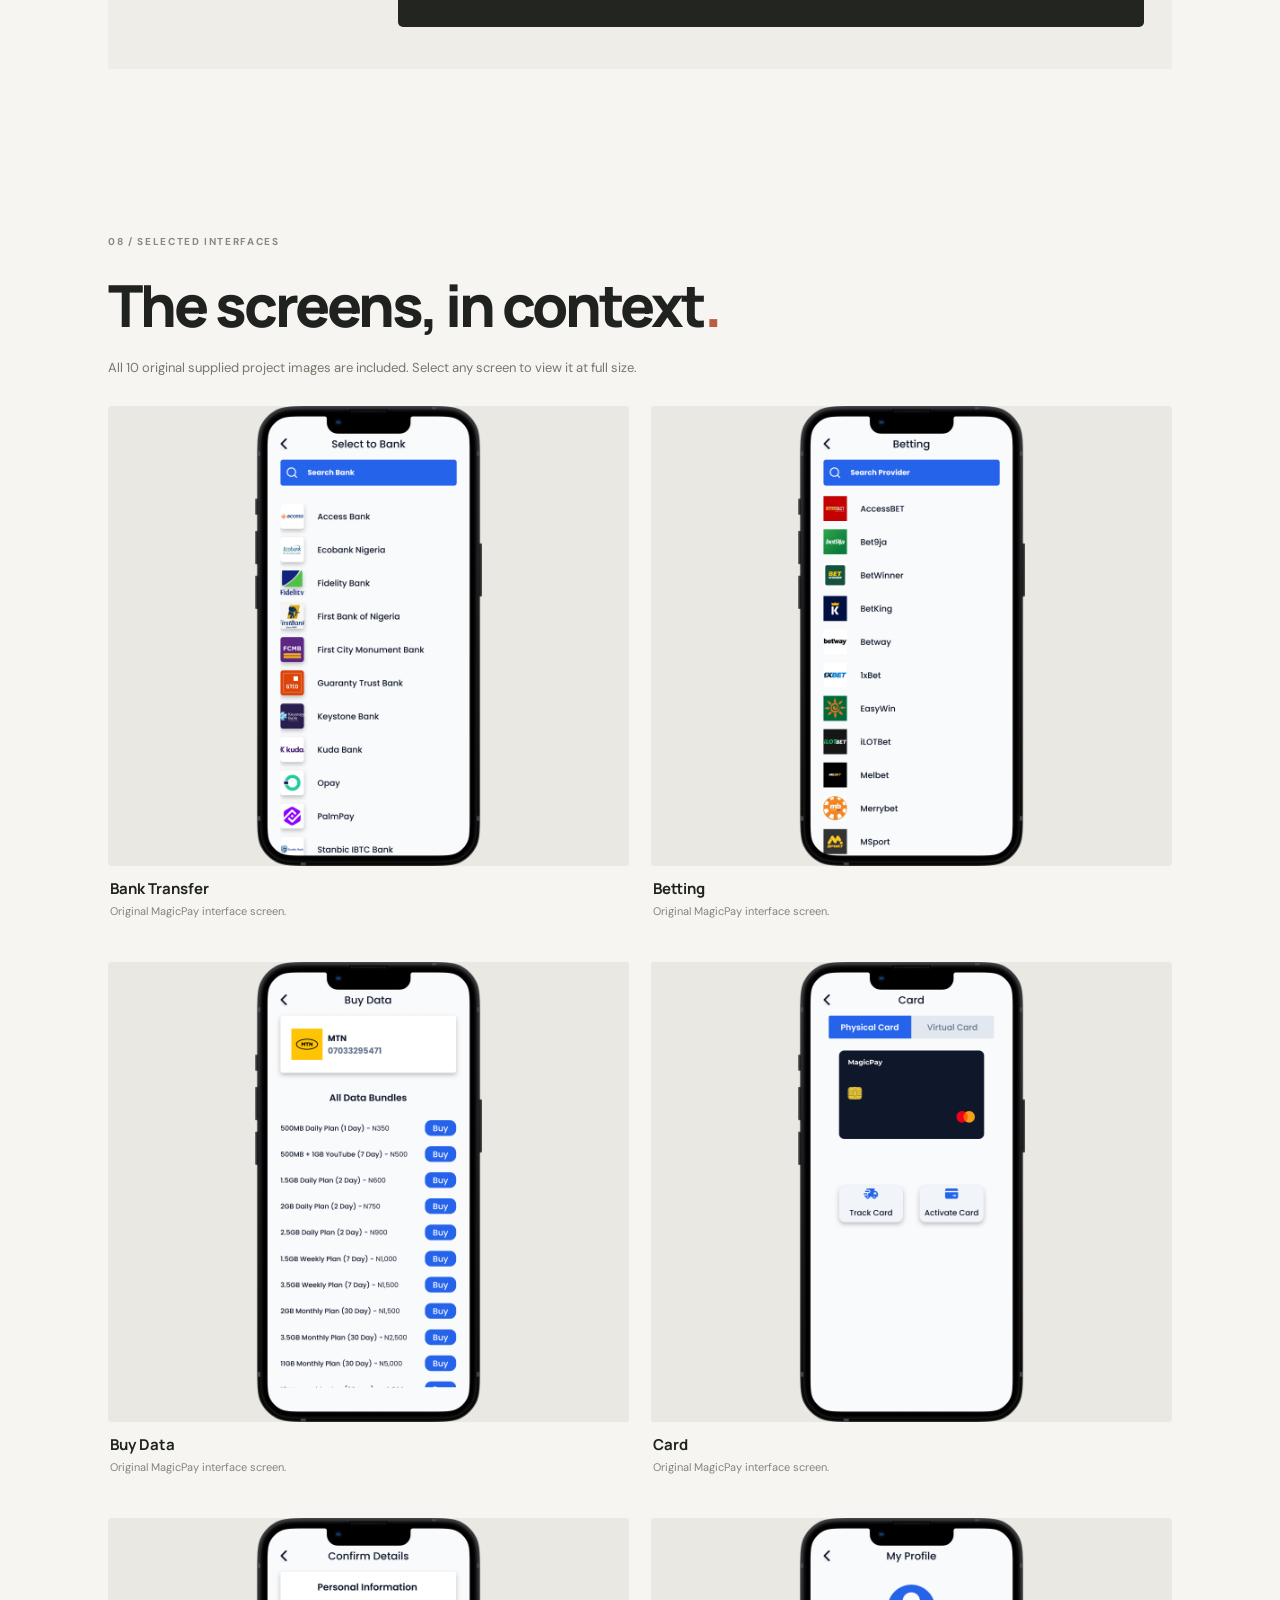
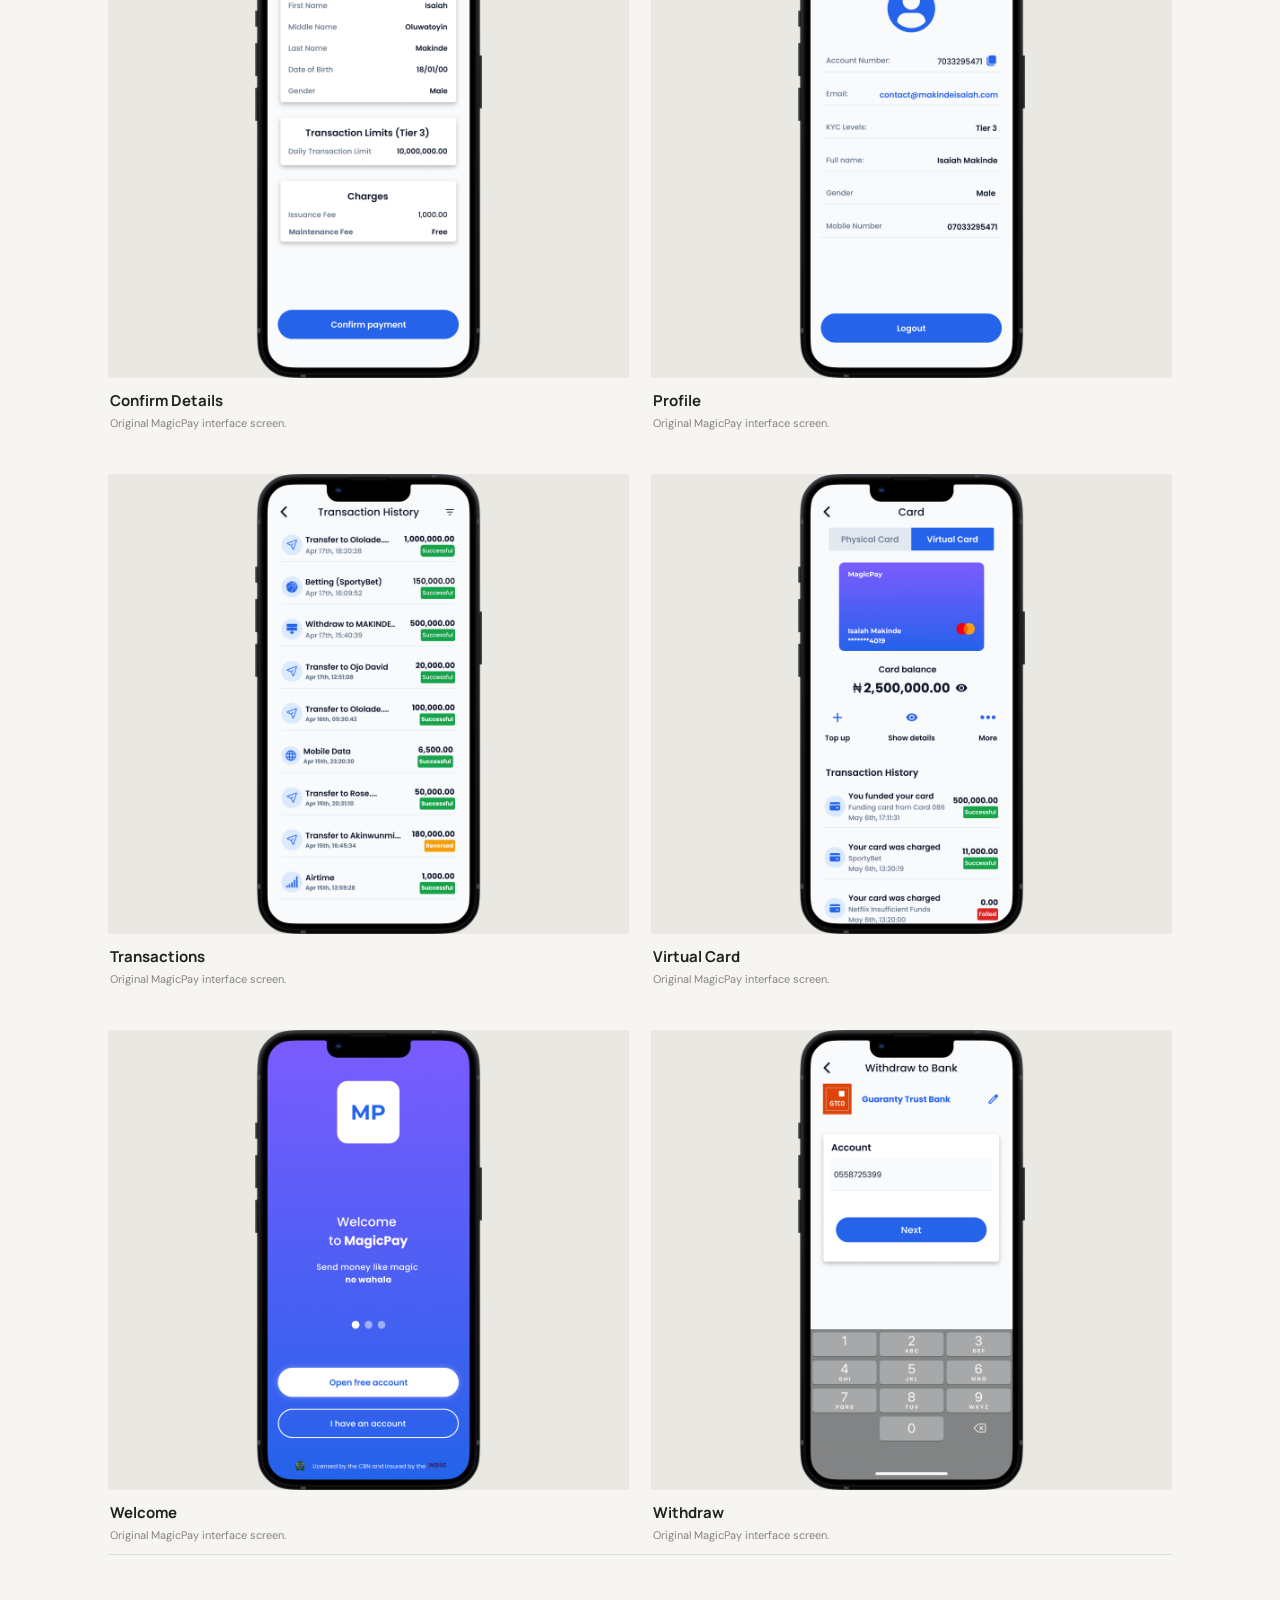
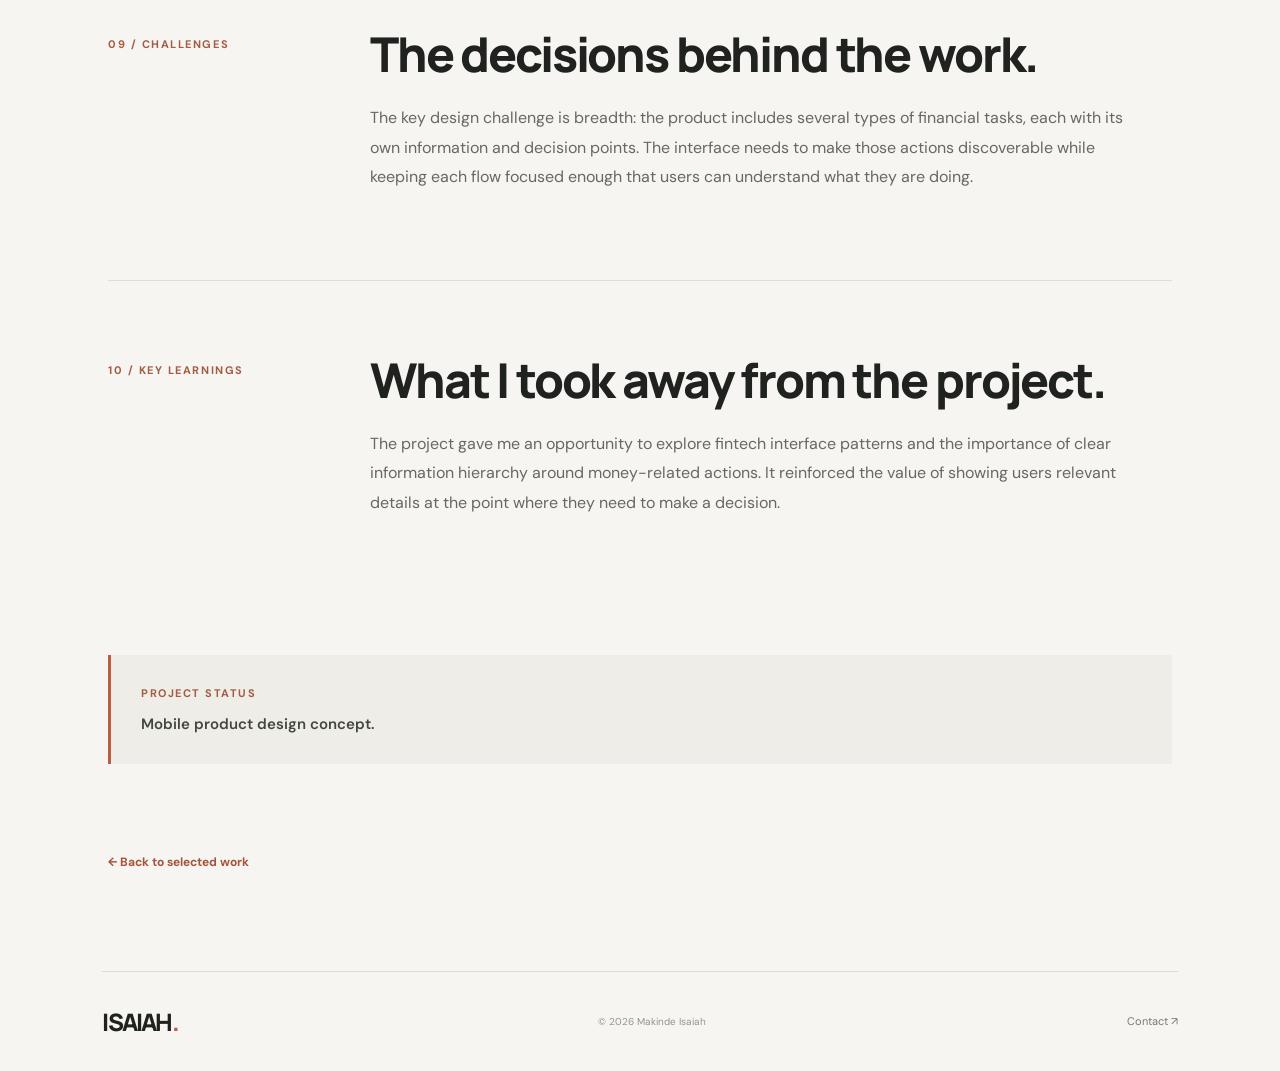
==== commit 46e8a0ce: "little update" ====
--- a/projects/magicpay.html
+++ b/projects/magicpay.html
@@ -456,7 +456,7 @@
       </div>
     </main>
     <footer class="footer case-wrap">
-      <a class="wordmark" href="../index.html">MAK<span>.</span></a
+      <a class="wordmark" href="../index.html">ISAIAH<span>.</span></a
       ><small>© <span id="year"></span> Makinde Isaiah</small
       ><a href="../index.html#contact">Contact ↗</a>
     </footer>
